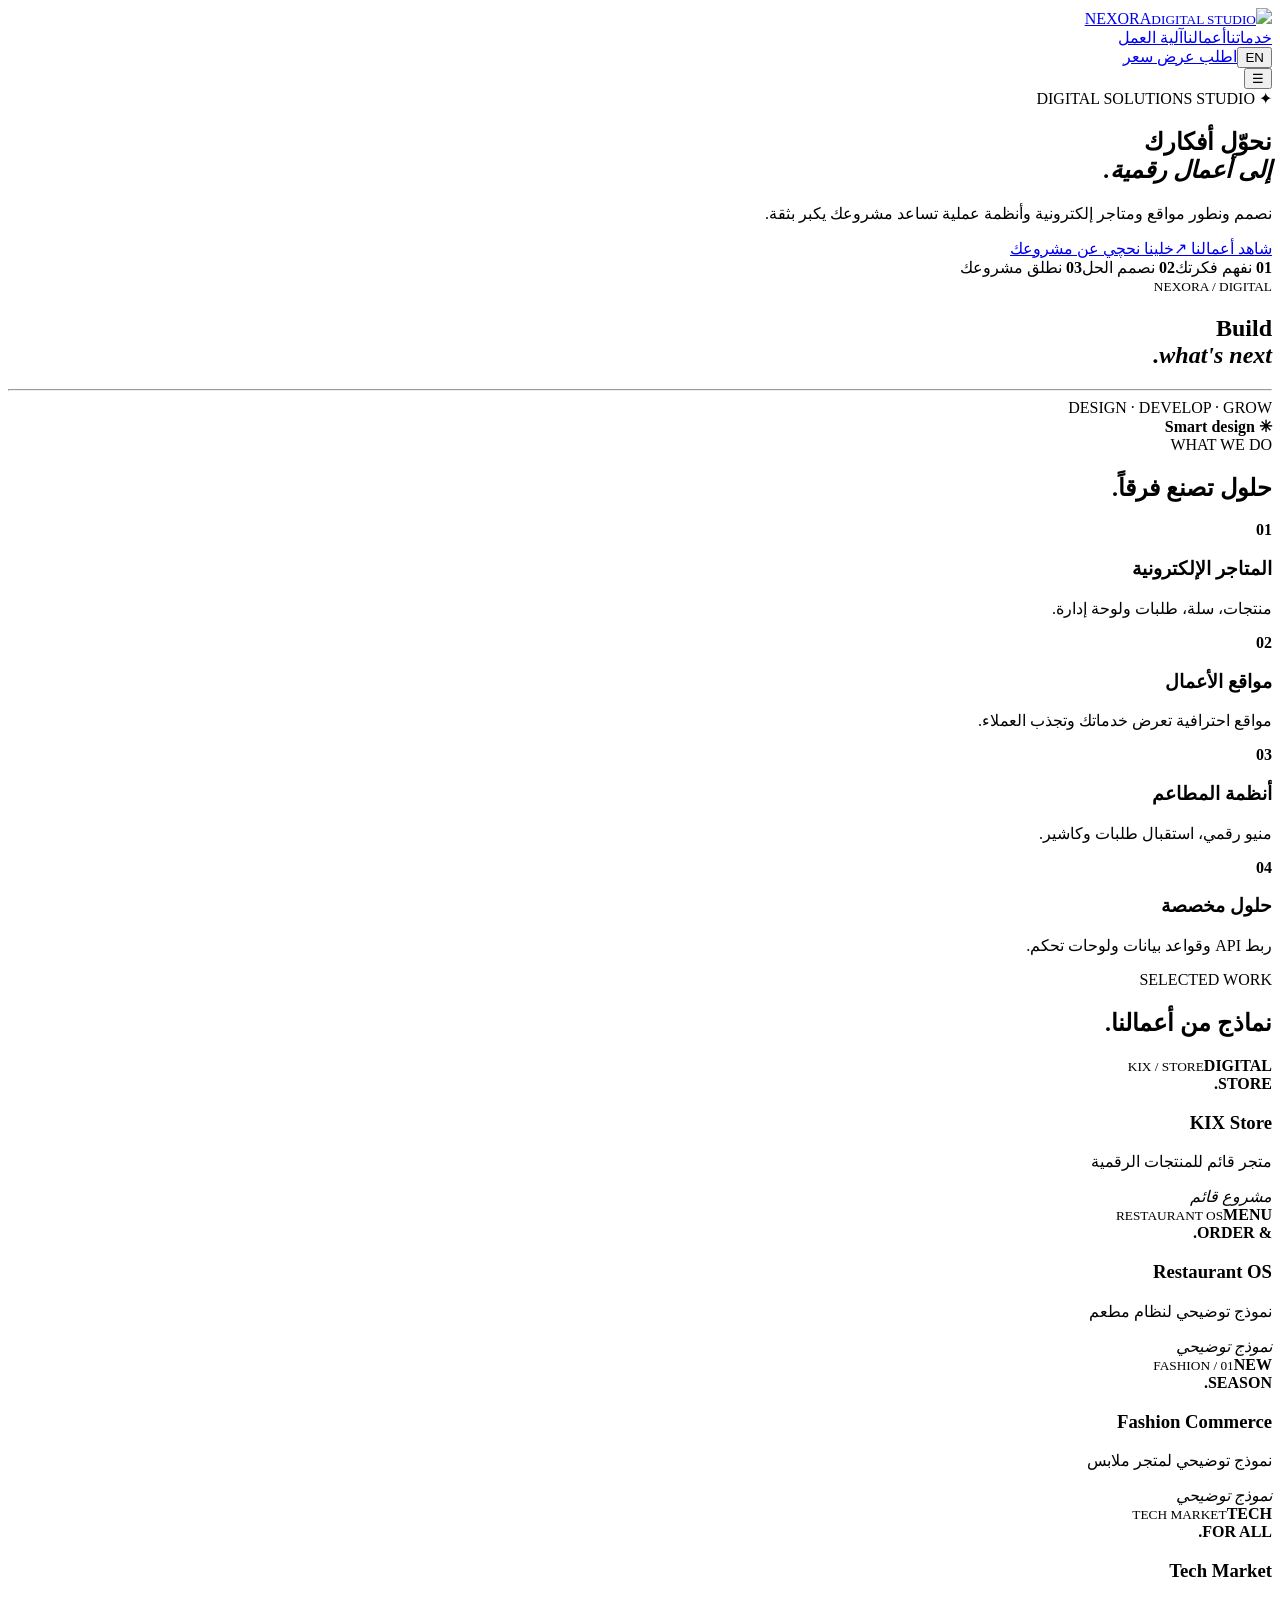
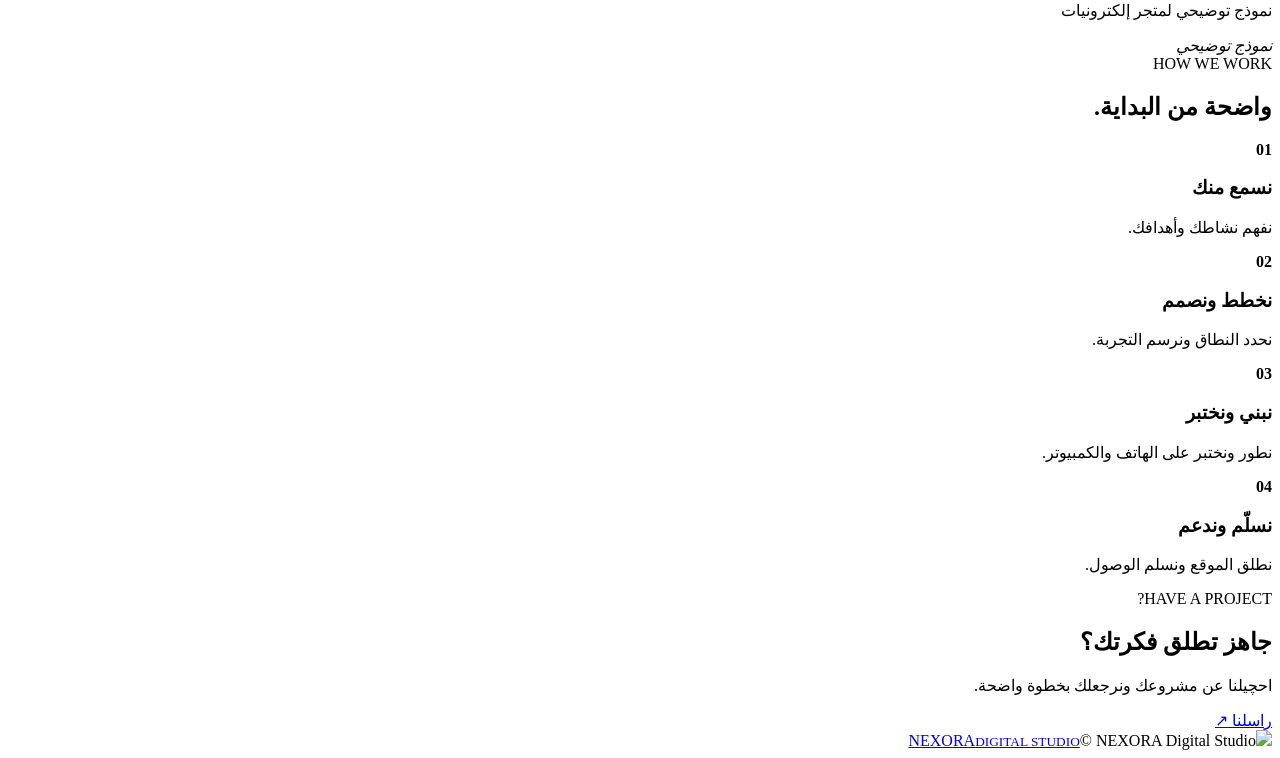
==== index.html @ 10b77d84 "Add NEXORA Digital Studio portfolio site" ====
<!doctype html>
<html lang="ar" dir="rtl"><head><meta charset="utf-8"><meta name="viewport" content="width=device-width,initial-scale=1"><meta name="theme-color" content="#071321"><meta name="description" content="NEXORA Digital Studio | مواقع ومتاجر إلكترونية وأنظمة أعمال"><title>NEXORA Digital Studio</title><link rel="icon" href="assets/logo.svg"><link rel="stylesheet" href="styles.css"></head><body>
<header class="wrap nav"><a class="brand" href="#"><img src="assets/logo.svg"><span>NEXORA<small>DIGITAL STUDIO</small></span></a><nav><a href="#services" data-ar="خدماتنا" data-en="Services">خدماتنا</a><a href="#work" data-ar="أعمالنا" data-en="Portfolio">أعمالنا</a><a href="#process" data-ar="آلية العمل" data-en="Process">آلية العمل</a></nav><div><button id="lang">EN</button><a class="btn small" href="#contact" data-ar="اطلب عرض سعر" data-en="Get a quote">اطلب عرض سعر</a></div><button id="menu" class="menu">☰</button></header>
<main><section class="hero wrap"><div><label>✦ DIGITAL SOLUTIONS STUDIO</label><h1 data-ar="نحوّل أفكارك<br><em>إلى أعمال رقمية.</em>" data-en="We turn ideas<br><em>into digital business.</em>">نحوّل أفكارك<br><em>إلى أعمال رقمية.</em></h1><p data-ar="نصمم ونطور مواقع ومتاجر إلكترونية وأنظمة عملية تساعد مشروعك يكبر بثقة." data-en="We design and build websites, online stores and practical systems that help your business grow.">نصمم ونطور مواقع ومتاجر إلكترونية وأنظمة عملية تساعد مشروعك يكبر بثقة.</p><a class="btn" href="#work" data-ar="شاهد أعمالنا ↗" data-en="Explore our work ↗">شاهد أعمالنا ↗</a><a class="link" href="#contact" data-ar="خلينا نحچي عن مشروعك" data-en="Let's discuss your project">خلينا نحچي عن مشروعك</a><div class="stats"><span><b>01</b> نفهم فكرتك</span><span><b>02</b> نصمم الحل</span><span><b>03</b> نطلق مشروعك</span></div></div><div class="art"><div class="orb"></div><div class="screen"><small>NEXORA / DIGITAL</small><h2>Build<br><em>what's next.</em></h2><hr><span>DESIGN · DEVELOP · GROW</span></div><b class="tag">✳ Smart design</b></div></section>
<section class="wrap section" id="services"><label>WHAT WE DO</label><h2 data-ar="حلول تصنع فرقاً." data-en="Digital, with purpose.">حلول تصنع فرقاً.</h2><div class="grid"><article><b>01</b><h3 data-ar="المتاجر الإلكترونية" data-en="E-commerce">المتاجر الإلكترونية</h3><p data-ar="منتجات، سلة، طلبات ولوحة إدارة." data-en="Products, carts, orders and admin dashboards.">منتجات، سلة، طلبات ولوحة إدارة.</p></article><article><b>02</b><h3 data-ar="مواقع الأعمال" data-en="Business websites">مواقع الأعمال</h3><p data-ar="مواقع احترافية تعرض خدماتك وتجذب العملاء." data-en="Professional websites that present your services.">مواقع احترافية تعرض خدماتك وتجذب العملاء.</p></article><article><b>03</b><h3 data-ar="أنظمة المطاعم" data-en="Restaurant systems">أنظمة المطاعم</h3><p data-ar="منيو رقمي، استقبال طلبات وكاشير." data-en="Digital menus, order flows and POS tools.">منيو رقمي، استقبال طلبات وكاشير.</p></article><article><b>04</b><h3 data-ar="حلول مخصصة" data-en="Custom solutions">حلول مخصصة</h3><p data-ar="ربط API وقواعد بيانات ولوحات تحكم." data-en="API integrations, databases and dashboards.">ربط API وقواعد بيانات ولوحات تحكم.</p></article></div></section>
<section class="section work" id="work"><div class="wrap"><label>SELECTED WORK</label><h2 data-ar="نماذج من أعمالنا." data-en="Selected projects.">نماذج من أعمالنا.</h2><div class="grid projects"><article><div class="visual v1"><small>KIX / STORE</small><strong>DIGITAL<br>STORE.</strong></div><h3>KIX Store</h3><p data-ar="متجر قائم للمنتجات الرقمية" data-en="Live digital products store">متجر قائم للمنتجات الرقمية</p><i class="live" data-ar="مشروع قائم" data-en="Live project">مشروع قائم</i></article><article><div class="visual v2"><small>RESTAURANT OS</small><strong>MENU<br>& ORDER.</strong></div><h3>Restaurant OS</h3><p data-ar="نموذج توضيحي لنظام مطعم" data-en="Restaurant system concept">نموذج توضيحي لنظام مطعم</p><i data-ar="نموذج توضيحي" data-en="Concept demo">نموذج توضيحي</i></article><article><div class="visual v3"><small>FASHION / 01</small><strong>NEW<br>SEASON.</strong></div><h3>Fashion Commerce</h3><p data-ar="نموذج توضيحي لمتجر ملابس" data-en="Fashion store concept">نموذج توضيحي لمتجر ملابس</p><i data-ar="نموذج توضيحي" data-en="Concept demo">نموذج توضيحي</i></article><article><div class="visual v4"><small>TECH MARKET</small><strong>TECH<br>FOR ALL.</strong></div><h3>Tech Market</h3><p data-ar="نموذج توضيحي لمتجر إلكترونيات" data-en="Electronics store concept">نموذج توضيحي لمتجر إلكترونيات</p><i data-ar="نموذج توضيحي" data-en="Concept demo">نموذج توضيحي</i></article></div></div></section>
<section class="wrap section" id="process"><label>HOW WE WORK</label><h2 data-ar="واضحة من البداية." data-en="A clear process.">واضحة من البداية.</h2><div class="grid steps"><article><b>01</b><h3 data-ar="نسمع منك" data-en="Discover">نسمع منك</h3><p data-ar="نفهم نشاطك وأهدافك." data-en="We learn your business and goals.">نفهم نشاطك وأهدافك.</p></article><article><b>02</b><h3 data-ar="نخطط ونصمم" data-en="Plan & design">نخطط ونصمم</h3><p data-ar="نحدد النطاق ونرسم التجربة." data-en="We define scope and shape the experience.">نحدد النطاق ونرسم التجربة.</p></article><article><b>03</b><h3 data-ar="نبني ونختبر" data-en="Build & test">نبني ونختبر</h3><p data-ar="نطور ونختبر على الهاتف والكمبيوتر." data-en="We build and test across devices.">نطور ونختبر على الهاتف والكمبيوتر.</p></article><article><b>04</b><h3 data-ar="نسلّم وندعم" data-en="Launch & support">نسلّم وندعم</h3><p data-ar="نطلق الموقع ونسلم الوصول." data-en="We launch and hand over access.">نطلق الموقع ونسلم الوصول.</p></article></div></section>
<section class="wrap contact" id="contact"><div><label>HAVE A PROJECT?</label><h2 data-ar="جاهز تطلق فكرتك؟" data-en="Ready to build what's next?">جاهز تطلق فكرتك؟</h2><p data-ar="احچيلنا عن مشروعك ونرجعلك بخطوة واضحة." data-en="Tell us about your project and we'll respond with a clear next step.">احچيلنا عن مشروعك ونرجعلك بخطوة واضحة.</p></div><a class="btn" href="mailto:hello@nexora.studio?subject=Project%20inquiry" data-ar="راسلنا ↗" data-en="Contact us ↗">راسلنا ↗</a></section></main><footer class="wrap"><a class="brand" href="#"><img src="assets/logo.svg"><span>NEXORA<small>DIGITAL STUDIO</small></span></a><span>© <span id="year"></span> NEXORA Digital Studio</span></footer><script src="script.js"></script></body></html>
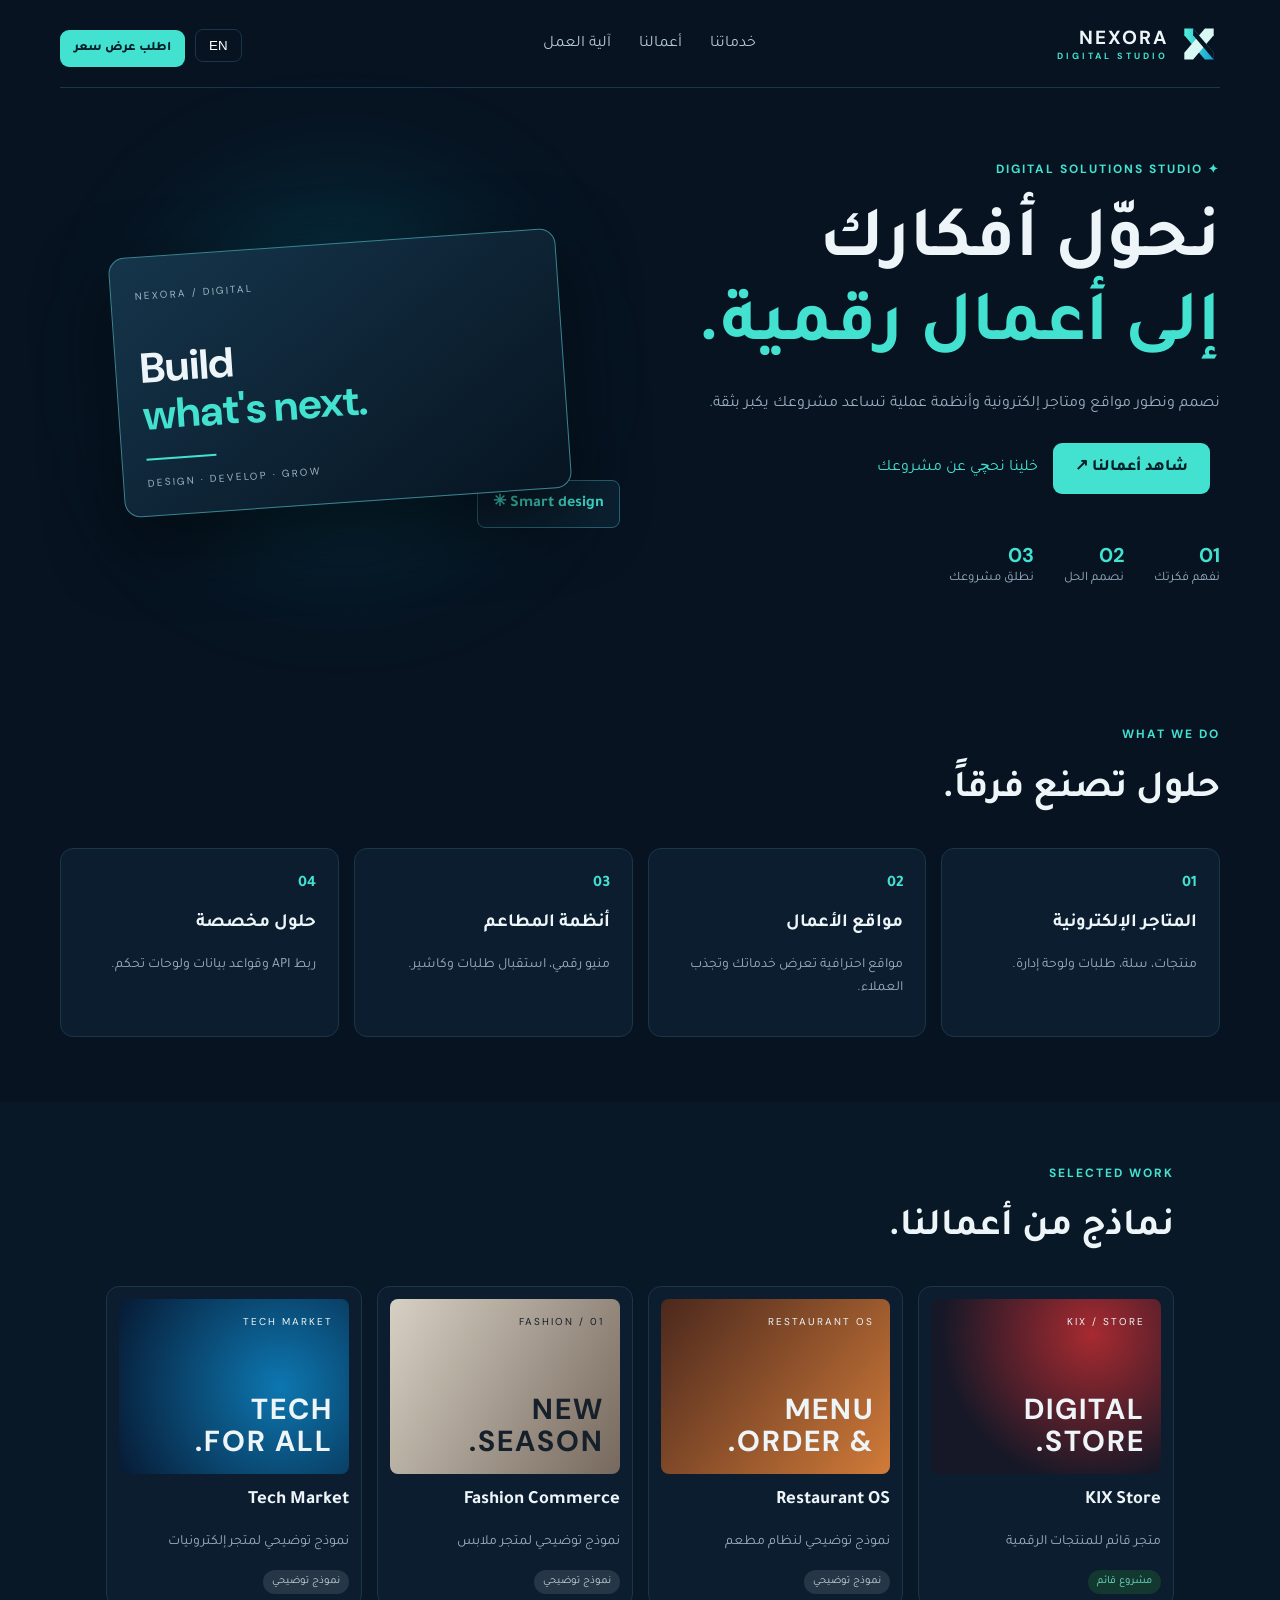
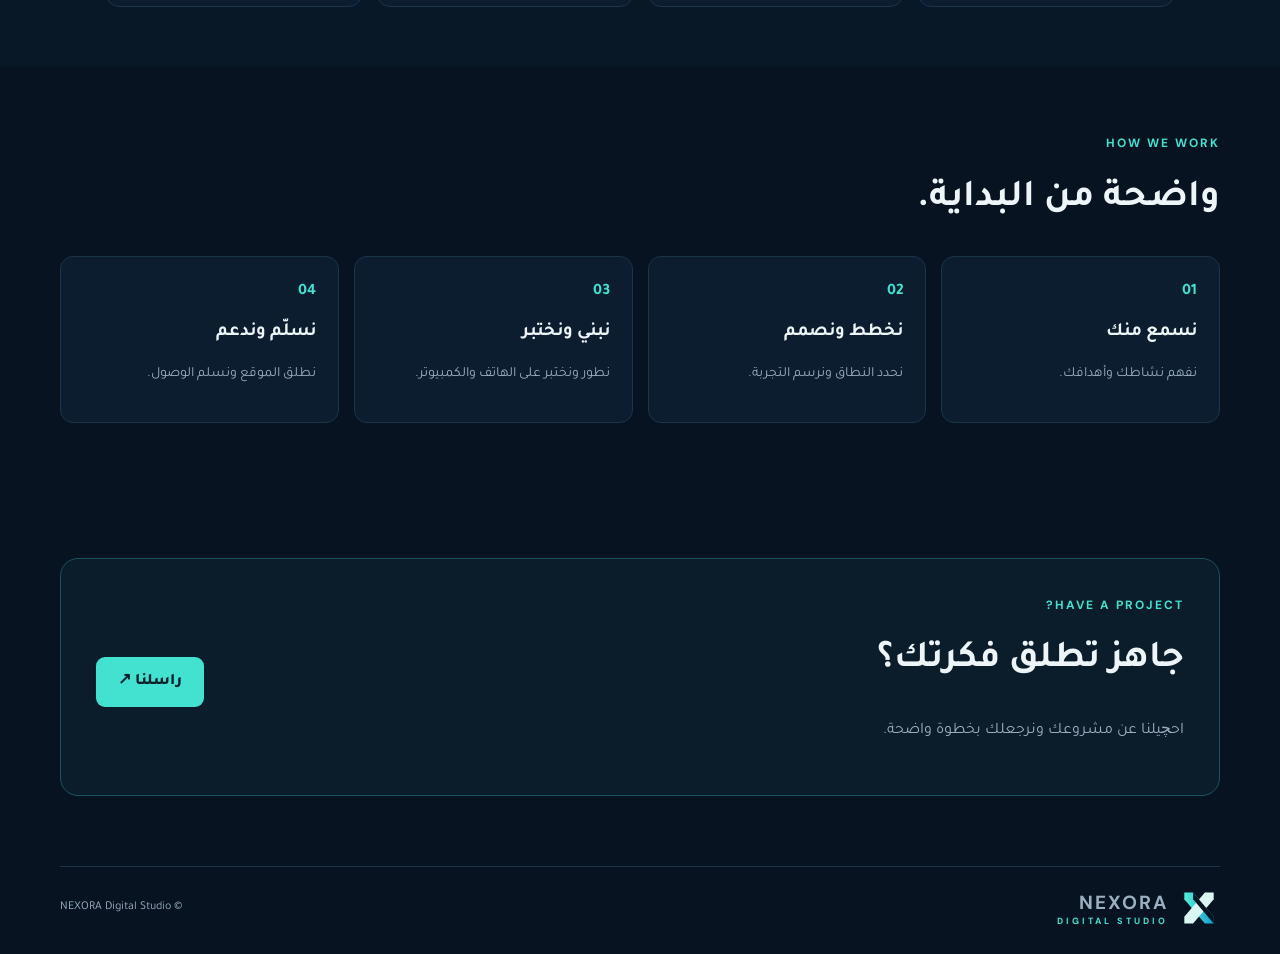
==== commit 6b58f496: "Load NEXORA CMS module on public site" ====
--- a/index.html
+++ b/index.html
@@ -5,4 +5,4 @@
 <section class="wrap section" id="services"><label>WHAT WE DO</label><h2 data-ar="حلول تصنع فرقاً." data-en="Digital, with purpose.">حلول تصنع فرقاً.</h2><div class="grid"><article><b>01</b><h3 data-ar="المتاجر الإلكترونية" data-en="E-commerce">المتاجر الإلكترونية</h3><p data-ar="منتجات، سلة، طلبات ولوحة إدارة." data-en="Products, carts, orders and admin dashboards.">منتجات، سلة، طلبات ولوحة إدارة.</p></article><article><b>02</b><h3 data-ar="مواقع الأعمال" data-en="Business websites">مواقع الأعمال</h3><p data-ar="مواقع احترافية تعرض خدماتك وتجذب العملاء." data-en="Professional websites that present your services.">مواقع احترافية تعرض خدماتك وتجذب العملاء.</p></article><article><b>03</b><h3 data-ar="أنظمة المطاعم" data-en="Restaurant systems">أنظمة المطاعم</h3><p data-ar="منيو رقمي، استقبال طلبات وكاشير." data-en="Digital menus, order flows and POS tools.">منيو رقمي، استقبال طلبات وكاشير.</p></article><article><b>04</b><h3 data-ar="حلول مخصصة" data-en="Custom solutions">حلول مخصصة</h3><p data-ar="ربط API وقواعد بيانات ولوحات تحكم." data-en="API integrations, databases and dashboards.">ربط API وقواعد بيانات ولوحات تحكم.</p></article></div></section>
 <section class="section work" id="work"><div class="wrap"><label>SELECTED WORK</label><h2 data-ar="نماذج من أعمالنا." data-en="Selected projects.">نماذج من أعمالنا.</h2><div class="grid projects"><article><div class="visual v1"><small>KIX / STORE</small><strong>DIGITAL<br>STORE.</strong></div><h3>KIX Store</h3><p data-ar="متجر قائم للمنتجات الرقمية" data-en="Live digital products store">متجر قائم للمنتجات الرقمية</p><i class="live" data-ar="مشروع قائم" data-en="Live project">مشروع قائم</i></article><article><div class="visual v2"><small>RESTAURANT OS</small><strong>MENU<br>& ORDER.</strong></div><h3>Restaurant OS</h3><p data-ar="نموذج توضيحي لنظام مطعم" data-en="Restaurant system concept">نموذج توضيحي لنظام مطعم</p><i data-ar="نموذج توضيحي" data-en="Concept demo">نموذج توضيحي</i></article><article><div class="visual v3"><small>FASHION / 01</small><strong>NEW<br>SEASON.</strong></div><h3>Fashion Commerce</h3><p data-ar="نموذج توضيحي لمتجر ملابس" data-en="Fashion store concept">نموذج توضيحي لمتجر ملابس</p><i data-ar="نموذج توضيحي" data-en="Concept demo">نموذج توضيحي</i></article><article><div class="visual v4"><small>TECH MARKET</small><strong>TECH<br>FOR ALL.</strong></div><h3>Tech Market</h3><p data-ar="نموذج توضيحي لمتجر إلكترونيات" data-en="Electronics store concept">نموذج توضيحي لمتجر إلكترونيات</p><i data-ar="نموذج توضيحي" data-en="Concept demo">نموذج توضيحي</i></article></div></div></section>
 <section class="wrap section" id="process"><label>HOW WE WORK</label><h2 data-ar="واضحة من البداية." data-en="A clear process.">واضحة من البداية.</h2><div class="grid steps"><article><b>01</b><h3 data-ar="نسمع منك" data-en="Discover">نسمع منك</h3><p data-ar="نفهم نشاطك وأهدافك." data-en="We learn your business and goals.">نفهم نشاطك وأهدافك.</p></article><article><b>02</b><h3 data-ar="نخطط ونصمم" data-en="Plan & design">نخطط ونصمم</h3><p data-ar="نحدد النطاق ونرسم التجربة." data-en="We define scope and shape the experience.">نحدد النطاق ونرسم التجربة.</p></article><article><b>03</b><h3 data-ar="نبني ونختبر" data-en="Build & test">نبني ونختبر</h3><p data-ar="نطور ونختبر على الهاتف والكمبيوتر." data-en="We build and test across devices.">نطور ونختبر على الهاتف والكمبيوتر.</p></article><article><b>04</b><h3 data-ar="نسلّم وندعم" data-en="Launch & support">نسلّم وندعم</h3><p data-ar="نطلق الموقع ونسلم الوصول." data-en="We launch and hand over access.">نطلق الموقع ونسلم الوصول.</p></article></div></section>
-<section class="wrap contact" id="contact"><div><label>HAVE A PROJECT?</label><h2 data-ar="جاهز تطلق فكرتك؟" data-en="Ready to build what's next?">جاهز تطلق فكرتك؟</h2><p data-ar="احچيلنا عن مشروعك ونرجعلك بخطوة واضحة." data-en="Tell us about your project and we'll respond with a clear next step.">احچيلنا عن مشروعك ونرجعلك بخطوة واضحة.</p></div><a class="btn" href="mailto:hello@nexora.studio?subject=Project%20inquiry" data-ar="راسلنا ↗" data-en="Contact us ↗">راسلنا ↗</a></section></main><footer class="wrap"><a class="brand" href="#"><img src="assets/logo.svg"><span>NEXORA<small>DIGITAL STUDIO</small></span></a><span>© <span id="year"></span> NEXORA Digital Studio</span></footer><script src="script.js"></script></body></html>+<section class="wrap contact" id="contact"><div><label>HAVE A PROJECT?</label><h2 data-ar="جاهز تطلق فكرتك؟" data-en="Ready to build what's next?">جاهز تطلق فكرتك؟</h2><p data-ar="احچيلنا عن مشروعك ونرجعلك بخطوة واضحة." data-en="Tell us about your project and we'll respond with a clear next step.">احچيلنا عن مشروعك ونرجعلك بخطوة واضحة.</p></div><a class="btn" href="mailto:hello@nexora.studio?subject=Project%20inquiry" data-ar="راسلنا ↗" data-en="Contact us ↗">راسلنا ↗</a></section></main><footer class="wrap"><a class="brand" href="#"><img src="assets/logo.svg"><span>NEXORA<small>DIGITAL STUDIO</small></span></a><span>© <span id="year"></span> NEXORA Digital Studio</span></footer><script type="module" src="script.js"></script></body></html>
--- a/styles.css
+++ b/styles.css
@@ -0,0 +1 @@
+@import url('https://fonts.googleapis.com/css2?family=DM+Sans:wght@400;600;700&family=Tajawal:wght@400;500;700;800&display=swap');:root{--bg:#071321;--cyan:#43e1d0;--muted:#9aafc0;--line:#1b3549}*{box-sizing:border-box}html{scroll-behavior:smooth}body{margin:0;background:var(--bg);color:#edf5f8;font-family:'Tajawal',sans-serif;line-height:1.65}a{color:inherit;text-decoration:none}.wrap{width:min(1160px,92%);margin:auto}.nav,footer{display:flex;align-items:center;justify-content:space-between;padding:20px 0;border-bottom:1px solid var(--line)}.brand{display:flex;align-items:center;gap:10px;font:700 19px 'DM Sans';letter-spacing:2px}.brand img{width:42px}.brand small{display:block;color:var(--cyan);font-size:9px;letter-spacing:3px}nav{display:flex;gap:28px;color:#b5c7d4}button{background:transparent;color:white;border:1px solid var(--line);border-radius:8px;padding:8px 13px;cursor:pointer}.btn{display:inline-block;background:var(--cyan);color:#06202a;font-weight:800;padding:12px 22px;border-radius:9px;margin:10px 10px 0 0}.small{font-size:13px;padding:8px 14px}.link{margin:15px;color:var(--cyan);display:inline-block}.hero{min-height:570px;display:grid;grid-template-columns:1fr 1fr;align-items:center;gap:40px;padding:60px 0}.hero label,.section>label,.work label,.contact label{color:var(--cyan);font:700 12px 'DM Sans';letter-spacing:2px}h1{font-size:clamp(42px,6vw,72px);line-height:1.16;margin:20px 0}em{font-style:normal;color:var(--cyan)}p{color:var(--muted);font-size:16px}h2{font-size:38px;margin:10px 0 25px}.stats{display:flex;gap:30px;margin-top:45px;color:var(--muted);font-size:13px}.stats b{display:block;color:var(--cyan);font:700 20px 'DM Sans'}.art{height:370px;display:grid;place-items:center;position:relative;direction:ltr}.orb{position:absolute;width:300px;height:300px;border-radius:50%;background:#00b9d544;filter:blur(75px)}.screen{z-index:1;width:80%;height:260px;padding:24px;border:1px solid #3b8490;border-radius:16px;background:linear-gradient(145deg,#15354b,#071421);box-shadow:0 25px 70px #0009;transform:rotate(-4deg);font-family:'DM Sans'}.screen small,.screen span{color:#9db6c3;letter-spacing:2px;font-size:10px}.screen h2{font-size:42px;line-height:1.1;margin:38px 0 20px}.screen hr{border:0;background:var(--cyan);height:2px;width:70px;margin-left:0}.tag{position:absolute;bottom:30px;right:0;background:#0b2030;border:1px solid #286274;color:var(--cyan);padding:10px 15px;border-radius:8px}.section{padding-top:65px;padding-bottom:65px}.grid{display:grid;grid-template-columns:repeat(4,1fr);gap:15px}.grid article{background:#0c1d30;border:1px solid var(--line);border-radius:13px;padding:22px}.grid article>b{color:var(--cyan)}.grid h3{margin:12px 0 4px}.grid p{font-size:14px}.work{background:#091827;width:100%;padding:60px max(4%,calc((100% - 1160px)/2))}.projects article{padding:12px}.visual{height:175px;border-radius:8px;padding:16px;display:flex;flex-direction:column;justify-content:space-between;font:12px 'DM Sans';letter-spacing:2px}.visual strong{font-size:29px;line-height:1.1}.v1{background:radial-gradient(circle at 70% 20%,#a72a30,#171827 70%)}.v2{background:linear-gradient(130deg,#4b281d,#d17b39)}.v3{background:linear-gradient(120deg,#d7d0c4,#76685d);color:#15202b}.v4{background:radial-gradient(circle at 70%,#0d77b0,#071a34)}.projects i{display:inline-block;font-style:normal;color:#c5d7df;background:#263647;border-radius:20px;padding:3px 9px;font-size:11px}.projects i.live{color:#73e3c5;background:#12382f}.contact{display:flex;align-items:center;justify-content:space-between;padding:35px;border:1px solid #1c5260;border-radius:18px;background:#0b1c2b;margin-top:70px;margin-bottom:70px}footer{border-top:1px solid var(--line);border-bottom:0;color:var(--muted);font-size:12px;padding-bottom:25px}.menu{display:none}[dir=ltr] body{font-family:'DM Sans',sans-serif}[dir=ltr] .hero>div:first-child,[dir=ltr] .section,[dir=ltr] .contact{text-align:left}@media(max-width:800px){nav{display:none}.menu{display:block}.nav nav.open{display:flex;position:absolute;top:75px;right:4%;left:4%;padding:18px;background:#102337;z-index:5;flex-direction:column}.hero{grid-template-columns:1fr;padding:35px 0}.art{height:300px}.grid{grid-template-columns:repeat(2,1fr)}}@media(max-width:520px){.grid{grid-template-columns:1fr}.contact{display:block}.screen{height:225px}.screen h2{font-size:34px}.stats{gap:15px}footer{gap:15px;flex-wrap:wrap}.nav .btn{display:none}}
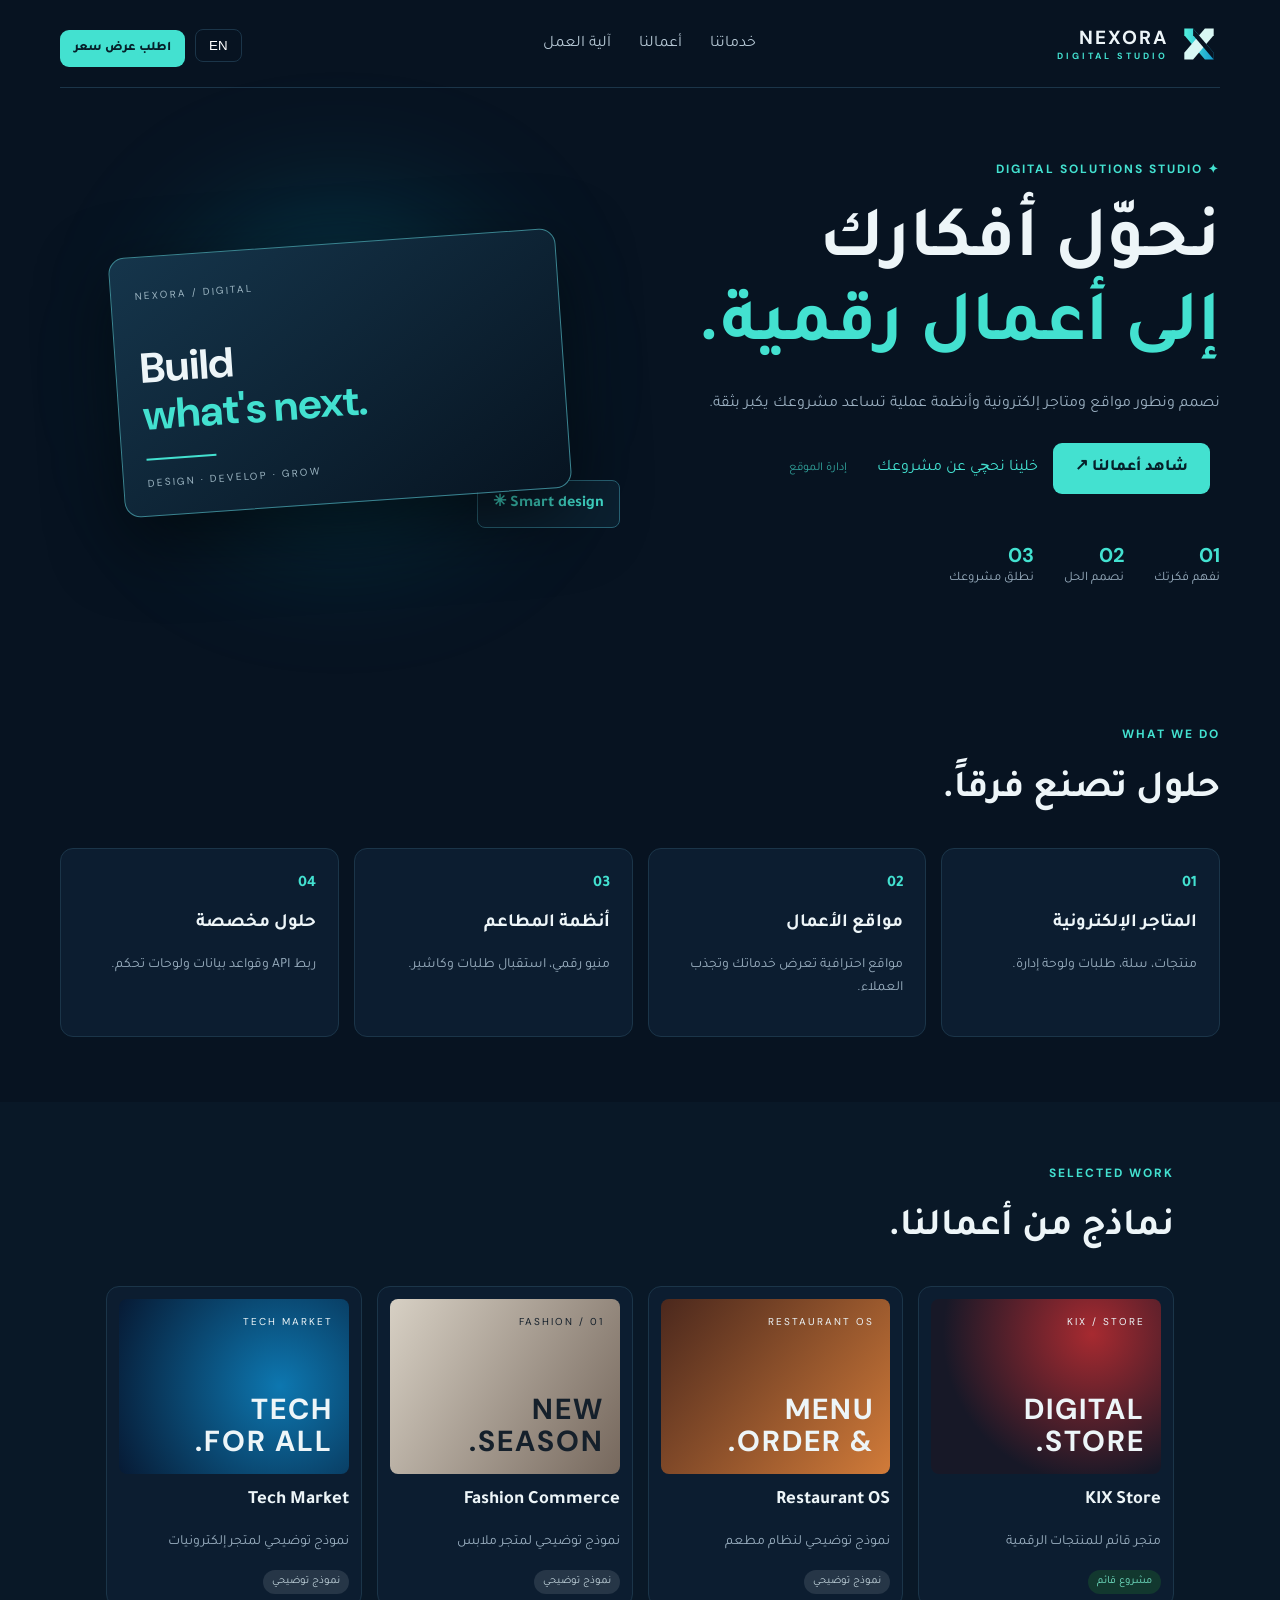
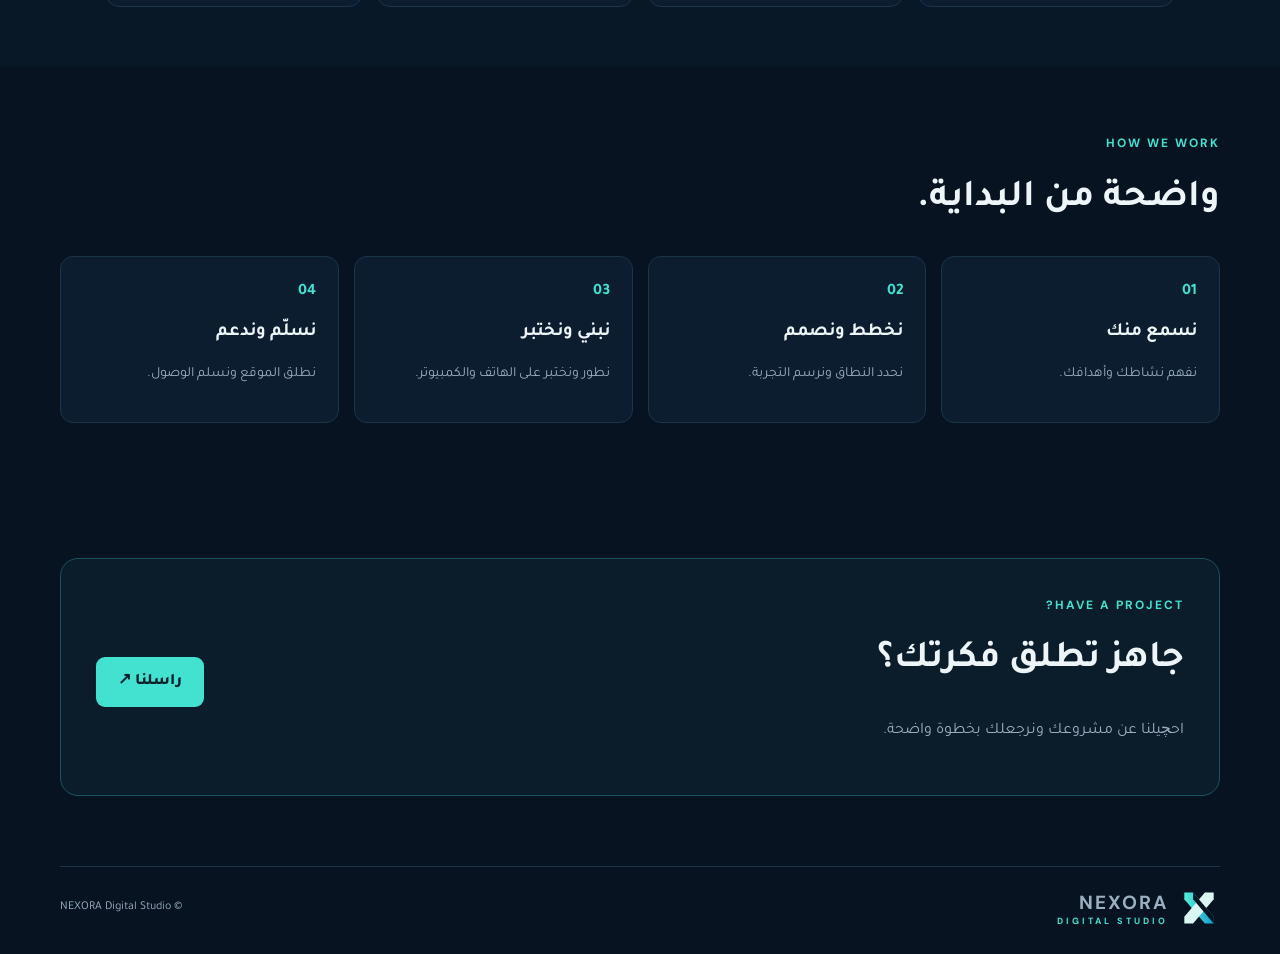
==== commit d624b5f4: "Add direct admin access link" ====
--- a/index.html
+++ b/index.html
@@ -1,7 +1,7 @@
 <!doctype html>
 <html lang="ar" dir="rtl"><head><meta charset="utf-8"><meta name="viewport" content="width=device-width,initial-scale=1"><meta name="theme-color" content="#071321"><meta name="description" content="NEXORA Digital Studio | مواقع ومتاجر إلكترونية وأنظمة أعمال"><title>NEXORA Digital Studio</title><link rel="icon" href="assets/logo.svg"><link rel="stylesheet" href="styles.css"></head><body>
 <header class="wrap nav"><a class="brand" href="#"><img src="assets/logo.svg"><span>NEXORA<small>DIGITAL STUDIO</small></span></a><nav><a href="#services" data-ar="خدماتنا" data-en="Services">خدماتنا</a><a href="#work" data-ar="أعمالنا" data-en="Portfolio">أعمالنا</a><a href="#process" data-ar="آلية العمل" data-en="Process">آلية العمل</a></nav><div><button id="lang">EN</button><a class="btn small" href="#contact" data-ar="اطلب عرض سعر" data-en="Get a quote">اطلب عرض سعر</a></div><button id="menu" class="menu">☰</button></header>
-<main><section class="hero wrap"><div><label>✦ DIGITAL SOLUTIONS STUDIO</label><h1 data-ar="نحوّل أفكارك<br><em>إلى أعمال رقمية.</em>" data-en="We turn ideas<br><em>into digital business.</em>">نحوّل أفكارك<br><em>إلى أعمال رقمية.</em></h1><p data-ar="نصمم ونطور مواقع ومتاجر إلكترونية وأنظمة عملية تساعد مشروعك يكبر بثقة." data-en="We design and build websites, online stores and practical systems that help your business grow.">نصمم ونطور مواقع ومتاجر إلكترونية وأنظمة عملية تساعد مشروعك يكبر بثقة.</p><a class="btn" href="#work" data-ar="شاهد أعمالنا ↗" data-en="Explore our work ↗">شاهد أعمالنا ↗</a><a class="link" href="#contact" data-ar="خلينا نحچي عن مشروعك" data-en="Let's discuss your project">خلينا نحچي عن مشروعك</a><div class="stats"><span><b>01</b> نفهم فكرتك</span><span><b>02</b> نصمم الحل</span><span><b>03</b> نطلق مشروعك</span></div></div><div class="art"><div class="orb"></div><div class="screen"><small>NEXORA / DIGITAL</small><h2>Build<br><em>what's next.</em></h2><hr><span>DESIGN · DEVELOP · GROW</span></div><b class="tag">✳ Smart design</b></div></section>
+<main><section class="hero wrap"><div><label>✦ DIGITAL SOLUTIONS STUDIO</label><h1 data-ar="نحوّل أفكارك<br><em>إلى أعمال رقمية.</em>" data-en="We turn ideas<br><em>into digital business.</em>">نحوّل أفكارك<br><em>إلى أعمال رقمية.</em></h1><p data-ar="نصمم ونطور مواقع ومتاجر إلكترونية وأنظمة عملية تساعد مشروعك يكبر بثقة." data-en="We design and build websites, online stores and practical systems that help your business grow.">نصمم ونطور مواقع ومتاجر إلكترونية وأنظمة عملية تساعد مشروعك يكبر بثقة.</p><a class="btn" href="#work" data-ar="شاهد أعمالنا ↗" data-en="Explore our work ↗">شاهد أعمالنا ↗</a><a class="link" href="#contact" data-ar="خلينا نحچي عن مشروعك" data-en="Let's discuss your project">خلينا نحچي عن مشروعك</a><a class="link" href="admin.html" style="font-size:12px;opacity:.7">إدارة الموقع</a><div class="stats"><span><b>01</b> نفهم فكرتك</span><span><b>02</b> نصمم الحل</span><span><b>03</b> نطلق مشروعك</span></div></div><div class="art"><div class="orb"></div><div class="screen"><small>NEXORA / DIGITAL</small><h2>Build<br><em>what's next.</em></h2><hr><span>DESIGN · DEVELOP · GROW</span></div><b class="tag">✳ Smart design</b></div></section>
 <section class="wrap section" id="services"><label>WHAT WE DO</label><h2 data-ar="حلول تصنع فرقاً." data-en="Digital, with purpose.">حلول تصنع فرقاً.</h2><div class="grid"><article><b>01</b><h3 data-ar="المتاجر الإلكترونية" data-en="E-commerce">المتاجر الإلكترونية</h3><p data-ar="منتجات، سلة، طلبات ولوحة إدارة." data-en="Products, carts, orders and admin dashboards.">منتجات، سلة، طلبات ولوحة إدارة.</p></article><article><b>02</b><h3 data-ar="مواقع الأعمال" data-en="Business websites">مواقع الأعمال</h3><p data-ar="مواقع احترافية تعرض خدماتك وتجذب العملاء." data-en="Professional websites that present your services.">مواقع احترافية تعرض خدماتك وتجذب العملاء.</p></article><article><b>03</b><h3 data-ar="أنظمة المطاعم" data-en="Restaurant systems">أنظمة المطاعم</h3><p data-ar="منيو رقمي، استقبال طلبات وكاشير." data-en="Digital menus, order flows and POS tools.">منيو رقمي، استقبال طلبات وكاشير.</p></article><article><b>04</b><h3 data-ar="حلول مخصصة" data-en="Custom solutions">حلول مخصصة</h3><p data-ar="ربط API وقواعد بيانات ولوحات تحكم." data-en="API integrations, databases and dashboards.">ربط API وقواعد بيانات ولوحات تحكم.</p></article></div></section>
 <section class="section work" id="work"><div class="wrap"><label>SELECTED WORK</label><h2 data-ar="نماذج من أعمالنا." data-en="Selected projects.">نماذج من أعمالنا.</h2><div class="grid projects"><article><div class="visual v1"><small>KIX / STORE</small><strong>DIGITAL<br>STORE.</strong></div><h3>KIX Store</h3><p data-ar="متجر قائم للمنتجات الرقمية" data-en="Live digital products store">متجر قائم للمنتجات الرقمية</p><i class="live" data-ar="مشروع قائم" data-en="Live project">مشروع قائم</i></article><article><div class="visual v2"><small>RESTAURANT OS</small><strong>MENU<br>& ORDER.</strong></div><h3>Restaurant OS</h3><p data-ar="نموذج توضيحي لنظام مطعم" data-en="Restaurant system concept">نموذج توضيحي لنظام مطعم</p><i data-ar="نموذج توضيحي" data-en="Concept demo">نموذج توضيحي</i></article><article><div class="visual v3"><small>FASHION / 01</small><strong>NEW<br>SEASON.</strong></div><h3>Fashion Commerce</h3><p data-ar="نموذج توضيحي لمتجر ملابس" data-en="Fashion store concept">نموذج توضيحي لمتجر ملابس</p><i data-ar="نموذج توضيحي" data-en="Concept demo">نموذج توضيحي</i></article><article><div class="visual v4"><small>TECH MARKET</small><strong>TECH<br>FOR ALL.</strong></div><h3>Tech Market</h3><p data-ar="نموذج توضيحي لمتجر إلكترونيات" data-en="Electronics store concept">نموذج توضيحي لمتجر إلكترونيات</p><i data-ar="نموذج توضيحي" data-en="Concept demo">نموذج توضيحي</i></article></div></div></section>
 <section class="wrap section" id="process"><label>HOW WE WORK</label><h2 data-ar="واضحة من البداية." data-en="A clear process.">واضحة من البداية.</h2><div class="grid steps"><article><b>01</b><h3 data-ar="نسمع منك" data-en="Discover">نسمع منك</h3><p data-ar="نفهم نشاطك وأهدافك." data-en="We learn your business and goals.">نفهم نشاطك وأهدافك.</p></article><article><b>02</b><h3 data-ar="نخطط ونصمم" data-en="Plan & design">نخطط ونصمم</h3><p data-ar="نحدد النطاق ونرسم التجربة." data-en="We define scope and shape the experience.">نحدد النطاق ونرسم التجربة.</p></article><article><b>03</b><h3 data-ar="نبني ونختبر" data-en="Build & test">نبني ونختبر</h3><p data-ar="نطور ونختبر على الهاتف والكمبيوتر." data-en="We build and test across devices.">نطور ونختبر على الهاتف والكمبيوتر.</p></article><article><b>04</b><h3 data-ar="نسلّم وندعم" data-en="Launch & support">نسلّم وندعم</h3><p data-ar="نطلق الموقع ونسلم الوصول." data-en="We launch and hand over access.">نطلق الموقع ونسلم الوصول.</p></article></div></section>
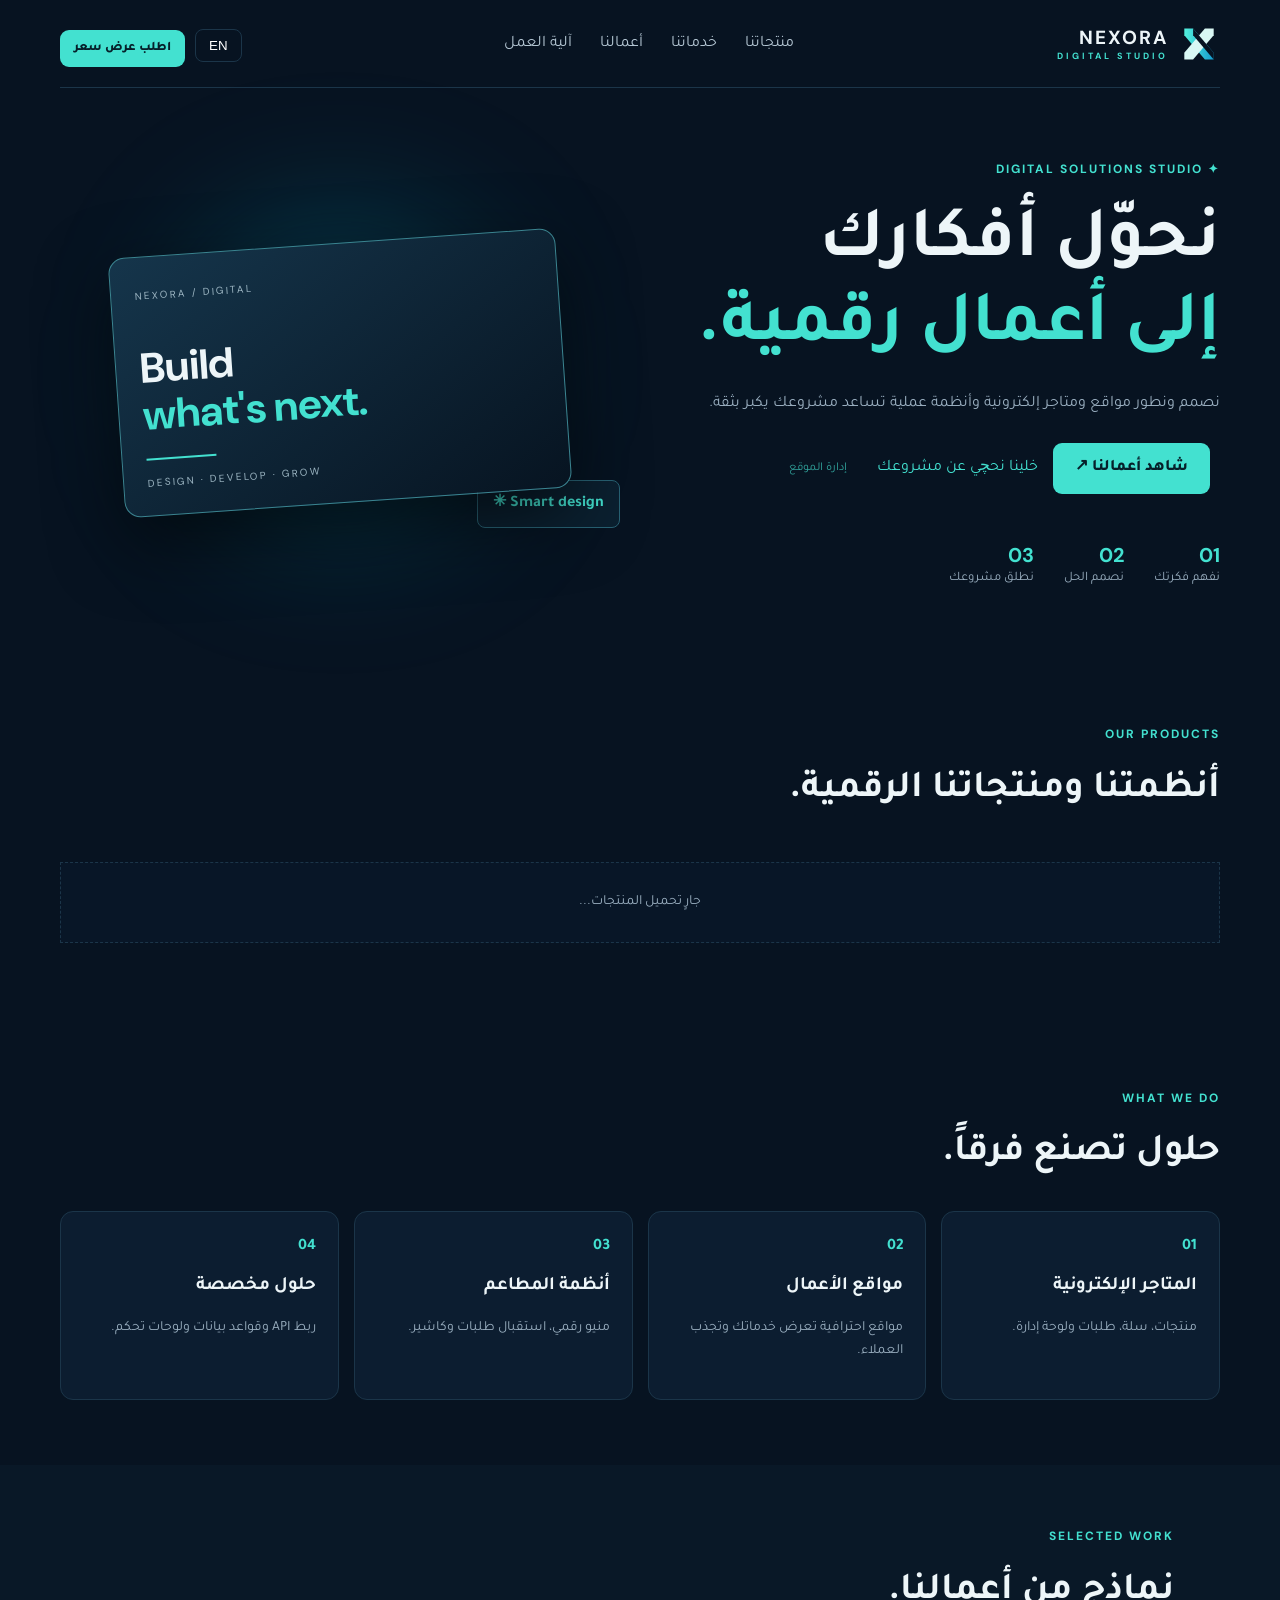
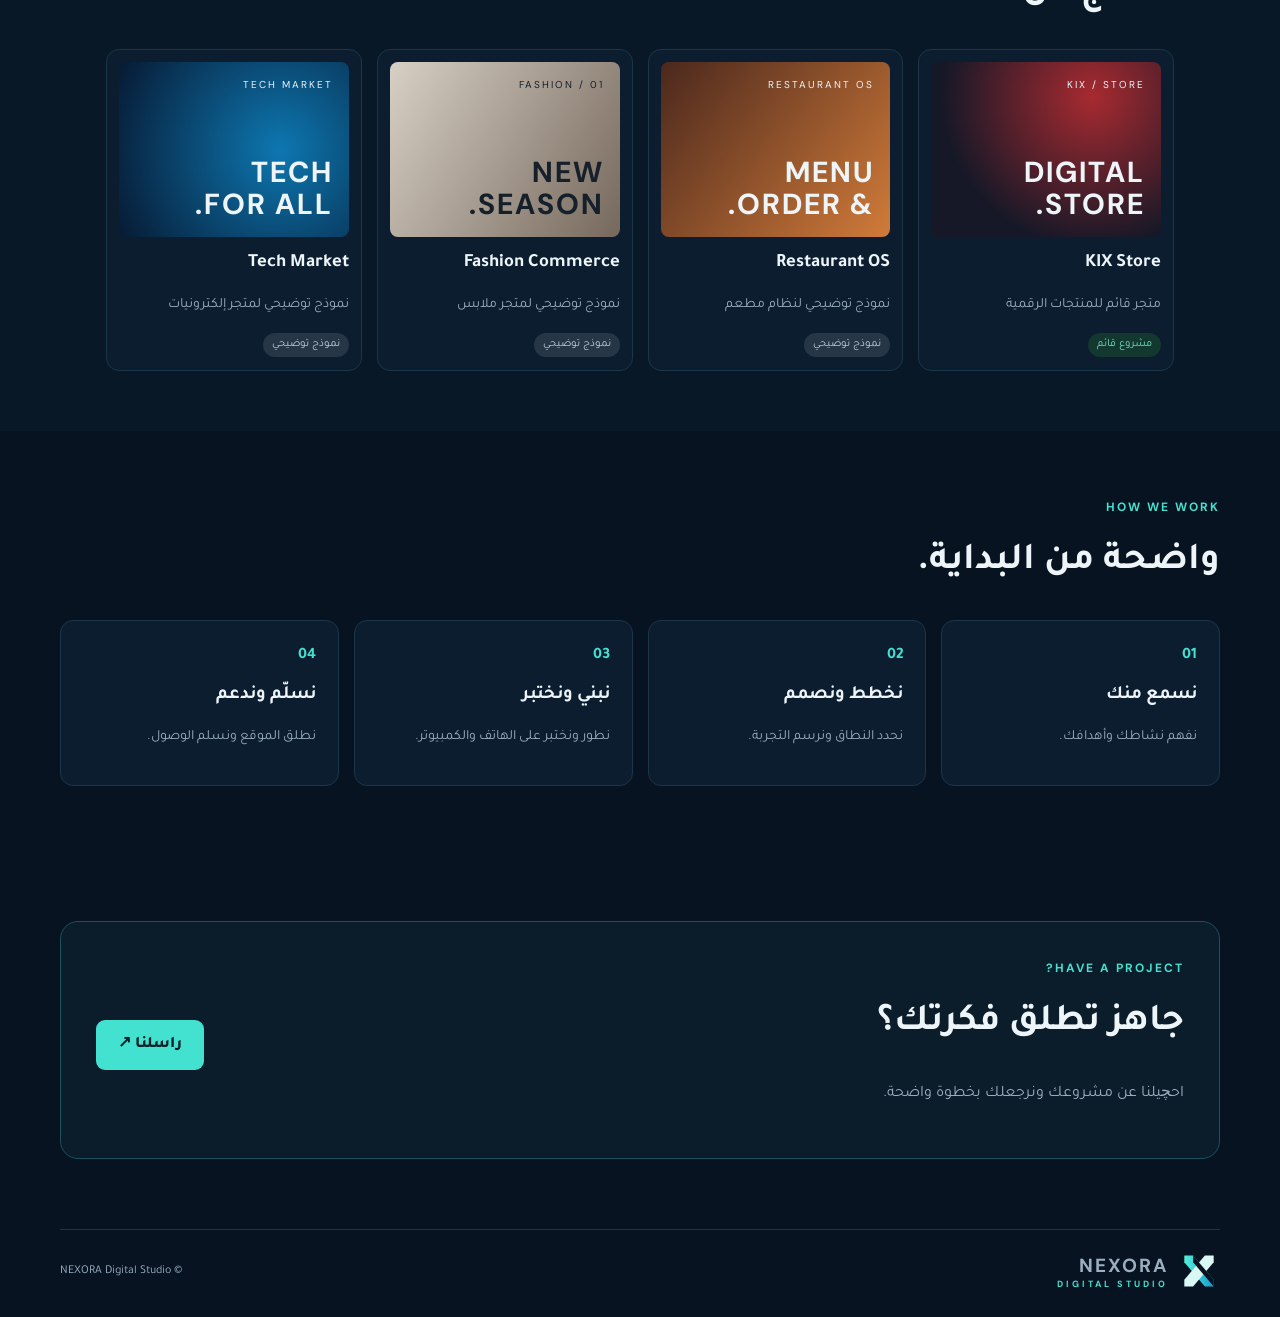
==== commit 340b0105: "Add NEXORA products catalog section" ====
--- a/index.html
+++ b/index.html
@@ -1,7 +1,8 @@
 <!doctype html>
 <html lang="ar" dir="rtl"><head><meta charset="utf-8"><meta name="viewport" content="width=device-width,initial-scale=1"><meta name="theme-color" content="#071321"><meta name="description" content="NEXORA Digital Studio | مواقع ومتاجر إلكترونية وأنظمة أعمال"><title>NEXORA Digital Studio</title><link rel="icon" href="assets/logo.svg"><link rel="stylesheet" href="styles.css"></head><body>
-<header class="wrap nav"><a class="brand" href="#"><img src="assets/logo.svg"><span>NEXORA<small>DIGITAL STUDIO</small></span></a><nav><a href="#services" data-ar="خدماتنا" data-en="Services">خدماتنا</a><a href="#work" data-ar="أعمالنا" data-en="Portfolio">أعمالنا</a><a href="#process" data-ar="آلية العمل" data-en="Process">آلية العمل</a></nav><div><button id="lang">EN</button><a class="btn small" href="#contact" data-ar="اطلب عرض سعر" data-en="Get a quote">اطلب عرض سعر</a></div><button id="menu" class="menu">☰</button></header>
+<header class="wrap nav"><a class="brand" href="#"><img src="assets/logo.svg"><span>NEXORA<small>DIGITAL STUDIO</small></span></a><nav><a href="#products" data-ar="منتجاتنا" data-en="Products">منتجاتنا</a><a href="#services" data-ar="خدماتنا" data-en="Services">خدماتنا</a><a href="#work" data-ar="أعمالنا" data-en="Portfolio">أعمالنا</a><a href="#process" data-ar="آلية العمل" data-en="Process">آلية العمل</a></nav><div><button id="lang">EN</button><a class="btn small" href="#contact" data-ar="اطلب عرض سعر" data-en="Get a quote">اطلب عرض سعر</a></div><button id="menu" class="menu">☰</button></header>
 <main><section class="hero wrap"><div><label>✦ DIGITAL SOLUTIONS STUDIO</label><h1 data-ar="نحوّل أفكارك<br><em>إلى أعمال رقمية.</em>" data-en="We turn ideas<br><em>into digital business.</em>">نحوّل أفكارك<br><em>إلى أعمال رقمية.</em></h1><p data-ar="نصمم ونطور مواقع ومتاجر إلكترونية وأنظمة عملية تساعد مشروعك يكبر بثقة." data-en="We design and build websites, online stores and practical systems that help your business grow.">نصمم ونطور مواقع ومتاجر إلكترونية وأنظمة عملية تساعد مشروعك يكبر بثقة.</p><a class="btn" href="#work" data-ar="شاهد أعمالنا ↗" data-en="Explore our work ↗">شاهد أعمالنا ↗</a><a class="link" href="#contact" data-ar="خلينا نحچي عن مشروعك" data-en="Let's discuss your project">خلينا نحچي عن مشروعك</a><a class="link" href="admin.html" style="font-size:12px;opacity:.7">إدارة الموقع</a><div class="stats"><span><b>01</b> نفهم فكرتك</span><span><b>02</b> نصمم الحل</span><span><b>03</b> نطلق مشروعك</span></div></div><div class="art"><div class="orb"></div><div class="screen"><small>NEXORA / DIGITAL</small><h2>Build<br><em>what's next.</em></h2><hr><span>DESIGN · DEVELOP · GROW</span></div><b class="tag">✳ Smart design</b></div></section>
+<section class="wrap section" id="products"><label>OUR PRODUCTS</label><h2 data-ar="أنظمتنا ومنتجاتنا الرقمية." data-en="Our digital products and systems.">أنظمتنا ومنتجاتنا الرقمية.</h2><div class="grid" id="productCatalog"><p class="empty-state">جارٍ تحميل المنتجات...</p></div></section>
 <section class="wrap section" id="services"><label>WHAT WE DO</label><h2 data-ar="حلول تصنع فرقاً." data-en="Digital, with purpose.">حلول تصنع فرقاً.</h2><div class="grid"><article><b>01</b><h3 data-ar="المتاجر الإلكترونية" data-en="E-commerce">المتاجر الإلكترونية</h3><p data-ar="منتجات، سلة، طلبات ولوحة إدارة." data-en="Products, carts, orders and admin dashboards.">منتجات، سلة، طلبات ولوحة إدارة.</p></article><article><b>02</b><h3 data-ar="مواقع الأعمال" data-en="Business websites">مواقع الأعمال</h3><p data-ar="مواقع احترافية تعرض خدماتك وتجذب العملاء." data-en="Professional websites that present your services.">مواقع احترافية تعرض خدماتك وتجذب العملاء.</p></article><article><b>03</b><h3 data-ar="أنظمة المطاعم" data-en="Restaurant systems">أنظمة المطاعم</h3><p data-ar="منيو رقمي، استقبال طلبات وكاشير." data-en="Digital menus, order flows and POS tools.">منيو رقمي، استقبال طلبات وكاشير.</p></article><article><b>04</b><h3 data-ar="حلول مخصصة" data-en="Custom solutions">حلول مخصصة</h3><p data-ar="ربط API وقواعد بيانات ولوحات تحكم." data-en="API integrations, databases and dashboards.">ربط API وقواعد بيانات ولوحات تحكم.</p></article></div></section>
 <section class="section work" id="work"><div class="wrap"><label>SELECTED WORK</label><h2 data-ar="نماذج من أعمالنا." data-en="Selected projects.">نماذج من أعمالنا.</h2><div class="grid projects"><article><div class="visual v1"><small>KIX / STORE</small><strong>DIGITAL<br>STORE.</strong></div><h3>KIX Store</h3><p data-ar="متجر قائم للمنتجات الرقمية" data-en="Live digital products store">متجر قائم للمنتجات الرقمية</p><i class="live" data-ar="مشروع قائم" data-en="Live project">مشروع قائم</i></article><article><div class="visual v2"><small>RESTAURANT OS</small><strong>MENU<br>& ORDER.</strong></div><h3>Restaurant OS</h3><p data-ar="نموذج توضيحي لنظام مطعم" data-en="Restaurant system concept">نموذج توضيحي لنظام مطعم</p><i data-ar="نموذج توضيحي" data-en="Concept demo">نموذج توضيحي</i></article><article><div class="visual v3"><small>FASHION / 01</small><strong>NEW<br>SEASON.</strong></div><h3>Fashion Commerce</h3><p data-ar="نموذج توضيحي لمتجر ملابس" data-en="Fashion store concept">نموذج توضيحي لمتجر ملابس</p><i data-ar="نموذج توضيحي" data-en="Concept demo">نموذج توضيحي</i></article><article><div class="visual v4"><small>TECH MARKET</small><strong>TECH<br>FOR ALL.</strong></div><h3>Tech Market</h3><p data-ar="نموذج توضيحي لمتجر إلكترونيات" data-en="Electronics store concept">نموذج توضيحي لمتجر إلكترونيات</p><i data-ar="نموذج توضيحي" data-en="Concept demo">نموذج توضيحي</i></article></div></div></section>
 <section class="wrap section" id="process"><label>HOW WE WORK</label><h2 data-ar="واضحة من البداية." data-en="A clear process.">واضحة من البداية.</h2><div class="grid steps"><article><b>01</b><h3 data-ar="نسمع منك" data-en="Discover">نسمع منك</h3><p data-ar="نفهم نشاطك وأهدافك." data-en="We learn your business and goals.">نفهم نشاطك وأهدافك.</p></article><article><b>02</b><h3 data-ar="نخطط ونصمم" data-en="Plan & design">نخطط ونصمم</h3><p data-ar="نحدد النطاق ونرسم التجربة." data-en="We define scope and shape the experience.">نحدد النطاق ونرسم التجربة.</p></article><article><b>03</b><h3 data-ar="نبني ونختبر" data-en="Build & test">نبني ونختبر</h3><p data-ar="نطور ونختبر على الهاتف والكمبيوتر." data-en="We build and test across devices.">نطور ونختبر على الهاتف والكمبيوتر.</p></article><article><b>04</b><h3 data-ar="نسلّم وندعم" data-en="Launch & support">نسلّم وندعم</h3><p data-ar="نطلق الموقع ونسلم الوصول." data-en="We launch and hand over access.">نطلق الموقع ونسلم الوصول.</p></article></div></section>
--- a/styles.css
+++ b/styles.css
@@ -1 +1,2 @@
-@import url('https://fonts.googleapis.com/css2?family=DM+Sans:wght@400;600;700&family=Tajawal:wght@400;500;700;800&display=swap');:root{--bg:#071321;--cyan:#43e1d0;--muted:#9aafc0;--line:#1b3549}*{box-sizing:border-box}html{scroll-behavior:smooth}body{margin:0;background:var(--bg);color:#edf5f8;font-family:'Tajawal',sans-serif;line-height:1.65}a{color:inherit;text-decoration:none}.wrap{width:min(1160px,92%);margin:auto}.nav,footer{display:flex;align-items:center;justify-content:space-between;padding:20px 0;border-bottom:1px solid var(--line)}.brand{display:flex;align-items:center;gap:10px;font:700 19px 'DM Sans';letter-spacing:2px}.brand img{width:42px}.brand small{display:block;color:var(--cyan);font-size:9px;letter-spacing:3px}nav{display:flex;gap:28px;color:#b5c7d4}button{background:transparent;color:white;border:1px solid var(--line);border-radius:8px;padding:8px 13px;cursor:pointer}.btn{display:inline-block;background:var(--cyan);color:#06202a;font-weight:800;padding:12px 22px;border-radius:9px;margin:10px 10px 0 0}.small{font-size:13px;padding:8px 14px}.link{margin:15px;color:var(--cyan);display:inline-block}.hero{min-height:570px;display:grid;grid-template-columns:1fr 1fr;align-items:center;gap:40px;padding:60px 0}.hero label,.section>label,.work label,.contact label{color:var(--cyan);font:700 12px 'DM Sans';letter-spacing:2px}h1{font-size:clamp(42px,6vw,72px);line-height:1.16;margin:20px 0}em{font-style:normal;color:var(--cyan)}p{color:var(--muted);font-size:16px}h2{font-size:38px;margin:10px 0 25px}.stats{display:flex;gap:30px;margin-top:45px;color:var(--muted);font-size:13px}.stats b{display:block;color:var(--cyan);font:700 20px 'DM Sans'}.art{height:370px;display:grid;place-items:center;position:relative;direction:ltr}.orb{position:absolute;width:300px;height:300px;border-radius:50%;background:#00b9d544;filter:blur(75px)}.screen{z-index:1;width:80%;height:260px;padding:24px;border:1px solid #3b8490;border-radius:16px;background:linear-gradient(145deg,#15354b,#071421);box-shadow:0 25px 70px #0009;transform:rotate(-4deg);font-family:'DM Sans'}.screen small,.screen span{color:#9db6c3;letter-spacing:2px;font-size:10px}.screen h2{font-size:42px;line-height:1.1;margin:38px 0 20px}.screen hr{border:0;background:var(--cyan);height:2px;width:70px;margin-left:0}.tag{position:absolute;bottom:30px;right:0;background:#0b2030;border:1px solid #286274;color:var(--cyan);padding:10px 15px;border-radius:8px}.section{padding-top:65px;padding-bottom:65px}.grid{display:grid;grid-template-columns:repeat(4,1fr);gap:15px}.grid article{background:#0c1d30;border:1px solid var(--line);border-radius:13px;padding:22px}.grid article>b{color:var(--cyan)}.grid h3{margin:12px 0 4px}.grid p{font-size:14px}.work{background:#091827;width:100%;padding:60px max(4%,calc((100% - 1160px)/2))}.projects article{padding:12px}.visual{height:175px;border-radius:8px;padding:16px;display:flex;flex-direction:column;justify-content:space-between;font:12px 'DM Sans';letter-spacing:2px}.visual strong{font-size:29px;line-height:1.1}.v1{background:radial-gradient(circle at 70% 20%,#a72a30,#171827 70%)}.v2{background:linear-gradient(130deg,#4b281d,#d17b39)}.v3{background:linear-gradient(120deg,#d7d0c4,#76685d);color:#15202b}.v4{background:radial-gradient(circle at 70%,#0d77b0,#071a34)}.projects i{display:inline-block;font-style:normal;color:#c5d7df;background:#263647;border-radius:20px;padding:3px 9px;font-size:11px}.projects i.live{color:#73e3c5;background:#12382f}.contact{display:flex;align-items:center;justify-content:space-between;padding:35px;border:1px solid #1c5260;border-radius:18px;background:#0b1c2b;margin-top:70px;margin-bottom:70px}footer{border-top:1px solid var(--line);border-bottom:0;color:var(--muted);font-size:12px;padding-bottom:25px}.menu{display:none}[dir=ltr] body{font-family:'DM Sans',sans-serif}[dir=ltr] .hero>div:first-child,[dir=ltr] .section,[dir=ltr] .contact{text-align:left}@media(max-width:800px){nav{display:none}.menu{display:block}.nav nav.open{display:flex;position:absolute;top:75px;right:4%;left:4%;padding:18px;background:#102337;z-index:5;flex-direction:column}.hero{grid-template-columns:1fr;padding:35px 0}.art{height:300px}.grid{grid-template-columns:repeat(2,1fr)}}@media(max-width:520px){.grid{grid-template-columns:1fr}.contact{display:block}.screen{height:225px}.screen h2{font-size:34px}.stats{gap:15px}footer{gap:15px;flex-wrap:wrap}.nav .btn{display:none}}+@import url('https://fonts.googleapis.com/css2?family=DM+Sans:wght@400;600;700&family=Tajawal:wght@400;500;700;800&display=swap');:root{--bg:#071321;--cyan:#43e1d0;--muted:#9aafc0;--line:#1b3549}*{box-sizing:border-box}html{scroll-behavior:smooth}body{margin:0;background:var(--bg);color:#edf5f8;font-family:'Tajawal',sans-serif;line-height:1.65}a{color:inherit;text-decoration:none}.wrap{width:min(1160px,92%);margin:auto}.nav,footer{display:flex;align-items:center;justify-content:space-between;padding:20px 0;border-bottom:1px solid var(--line)}.brand{display:flex;align-items:center;gap:10px;font:700 19px 'DM Sans';letter-spacing:2px}.brand img{width:42px}.brand small{display:block;color:var(--cyan);font-size:9px;letter-spacing:3px}nav{display:flex;gap:28px;color:#b5c7d4}button{background:transparent;color:white;border:1px solid var(--line);border-radius:8px;padding:8px 13px;cursor:pointer}.btn{display:inline-block;background:var(--cyan);color:#06202a;font-weight:800;padding:12px 22px;border-radius:9px;margin:10px 10px 0 0}.small{font-size:13px;padding:8px 14px}.link{margin:15px;color:var(--cyan);display:inline-block}.hero{min-height:570px;display:grid;grid-template-columns:1fr 1fr;align-items:center;gap:40px;padding:60px 0}.hero label,.section>label,.work label,.contact label{color:var(--cyan);font:700 12px 'DM Sans';letter-spacing:2px}h1{font-size:clamp(42px,6vw,72px);line-height:1.16;margin:20px 0}em{font-style:normal;color:var(--cyan)}p{color:var(--muted);font-size:16px}h2{font-size:38px;margin:10px 0 25px}.stats{display:flex;gap:30px;margin-top:45px;color:var(--muted);font-size:13px}.stats b{display:block;color:var(--cyan);font:700 20px 'DM Sans'}.art{height:370px;display:grid;place-items:center;position:relative;direction:ltr}.orb{position:absolute;width:300px;height:300px;border-radius:50%;background:#00b9d544;filter:blur(75px)}.screen{z-index:1;width:80%;height:260px;padding:24px;border:1px solid #3b8490;border-radius:16px;background:linear-gradient(145deg,#15354b,#071421);box-shadow:0 25px 70px #0009;transform:rotate(-4deg);font-family:'DM Sans'}.screen small,.screen span{color:#9db6c3;letter-spacing:2px;font-size:10px}.screen h2{font-size:42px;line-height:1.1;margin:38px 0 20px}.screen hr{border:0;background:var(--cyan);height:2px;width:70px;margin-left:0}.tag{position:absolute;bottom:30px;right:0;background:#0b2030;border:1px solid #286274;color:var(--cyan);padding:10px 15px;border-radius:8px}.section{padding-top:65px;padding-bottom:65px}.grid{display:grid;grid-template-columns:repeat(4,1fr);gap:15px}.grid article{background:#0c1d30;border:1px solid var(--line);border-radius:13px;padding:22px}.grid article>b{color:var(--cyan)}.grid h3{margin:12px 0 4px}.grid p{font-size:14px}.work{background:#091827;width:100%;padding:60px max(4%,calc((100% - 1160px)/2))}.projects article{padding:12px}.visual{height:175px;border-radius:8px;padding:16px;display:flex;flex-direction:column;justify-content:space-between;font:12px 'DM Sans';letter-spacing:2px}.visual strong{font-size:29px;line-height:1.1}.v1{background:radial-gradient(circle at 70% 20%,#a72a30,#171827 70%)}.v2{background:linear-gradient(130deg,#4b281d,#d17b39)}.v3{background:linear-gradient(120deg,#d7d0c4,#76685d);color:#15202b}.v4{background:radial-gradient(circle at 70%,#0d77b0,#071a34)}.projects i{display:inline-block;font-style:normal;color:#c5d7df;background:#263647;border-radius:20px;padding:3px 9px;font-size:11px}.projects i.live{color:#73e3c5;background:#12382f}.contact{display:flex;align-items:center;justify-content:space-between;padding:35px;border:1px solid #1c5260;border-radius:18px;background:#0b1c2b;margin-top:70px;margin-bottom:70px}footer{border-top:1px solid var(--line);border-bottom:0;color:var(--muted);font-size:12px;padding-bottom:25px}.menu{display:none}[dir=ltr] body{font-family:'DM Sans',sans-serif}[dir=ltr] .hero>div:first-child,[dir=ltr] .section,[dir=ltr] .contact{text-align:left}.empty-state{grid-column:1/-1;text-align:center;padding:28px!important;color:var(--muted);border:1px dashed var(--line)!important;background:#0c1d3066!important}
+@media(max-width:800px){nav{display:none}.menu{display:block}.nav nav.open{display:flex;position:absolute;top:75px;right:4%;left:4%;padding:18px;background:#102337;z-index:5;flex-direction:column}.hero{grid-template-columns:1fr;padding:35px 0}.art{height:300px}.grid{grid-template-columns:repeat(2,1fr)}}@media(max-width:520px){.grid{grid-template-columns:1fr}.contact{display:block}.screen{height:225px}.screen h2{font-size:34px}.stats{gap:15px}footer{gap:15px;flex-wrap:wrap}.nav .btn{display:none}}
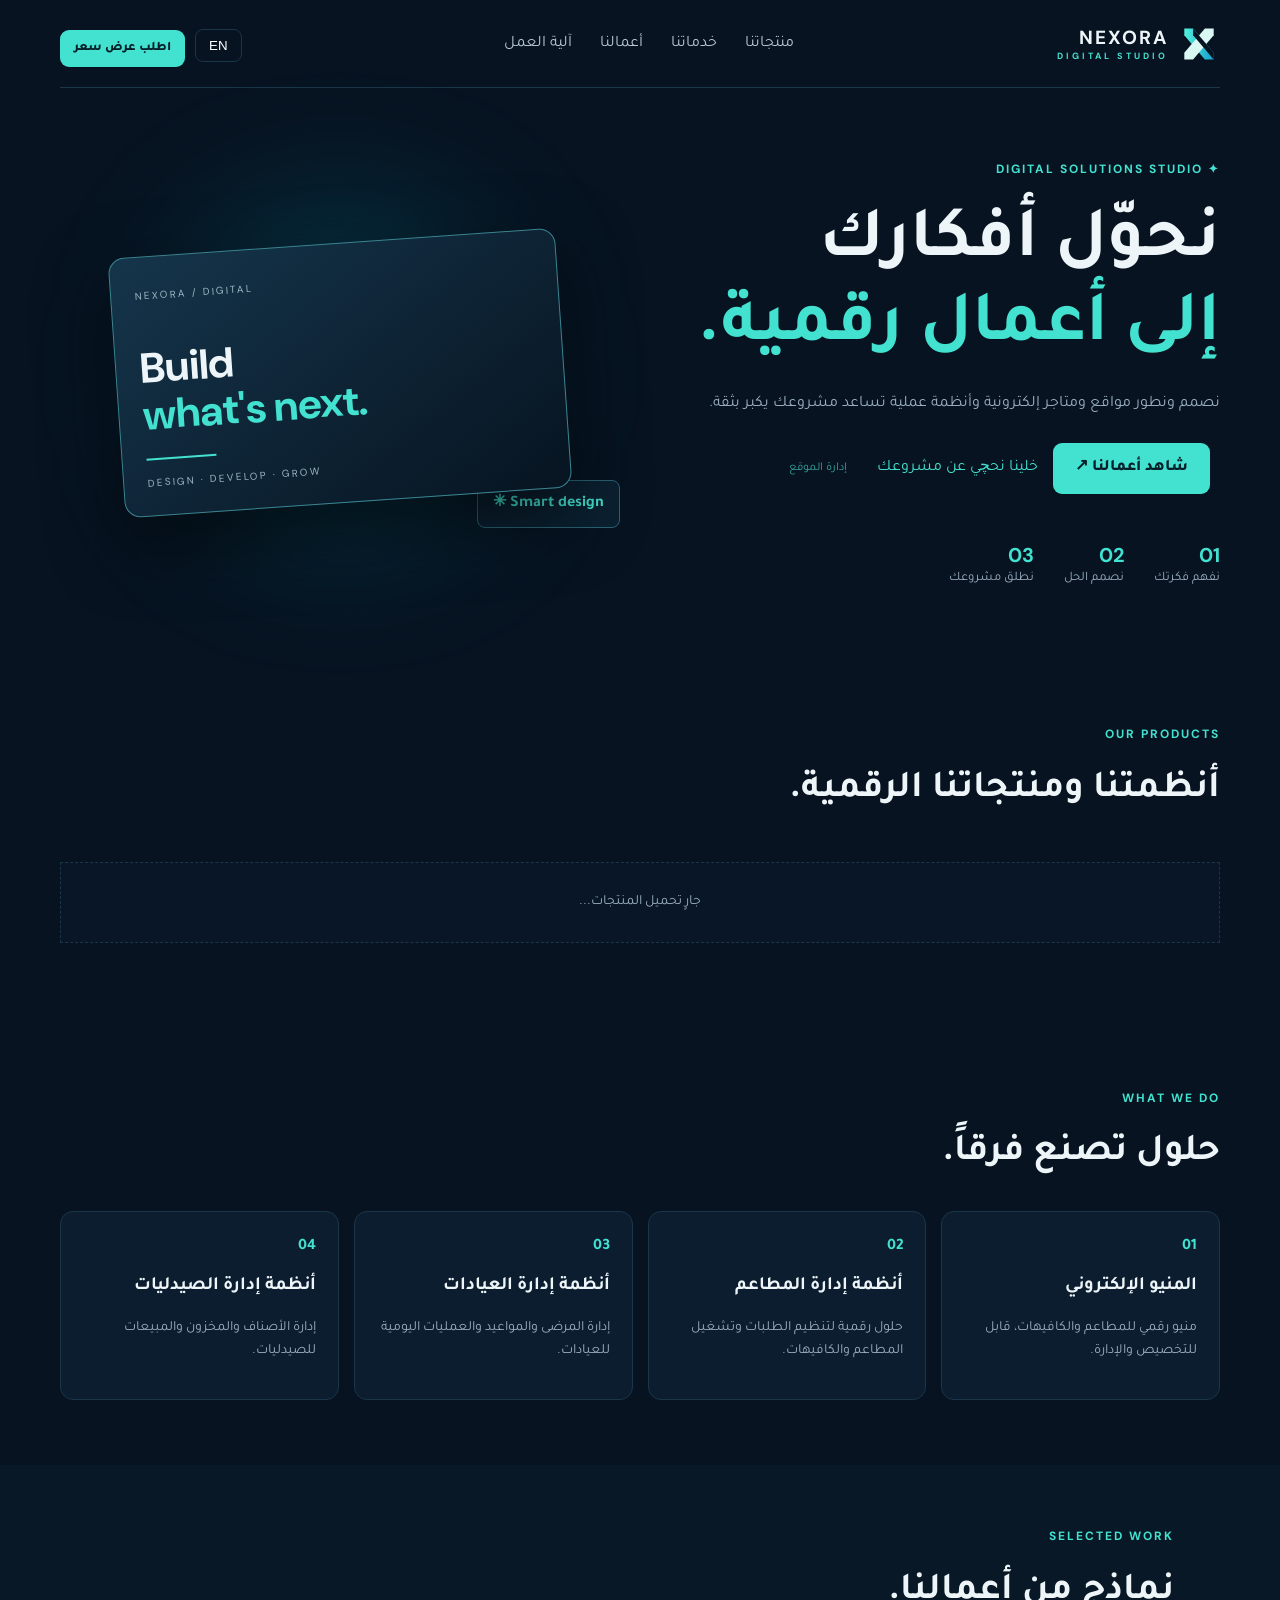
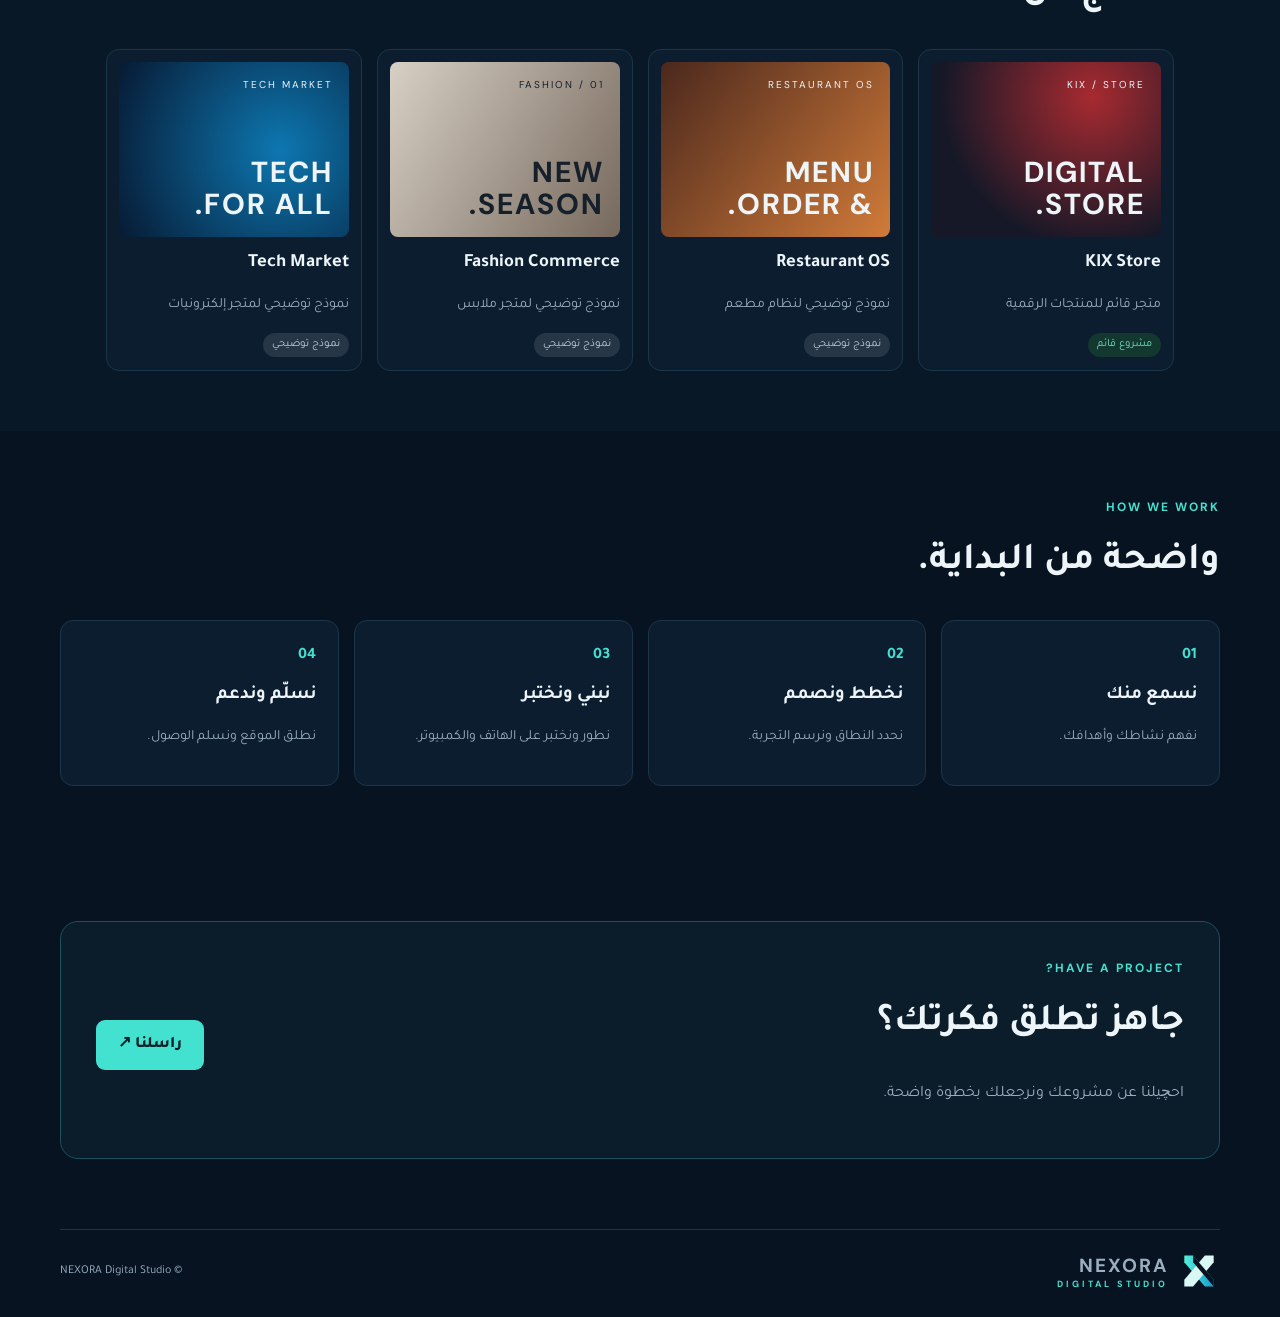
==== commit d8b04f41: "Align NEXORA website messaging with software products" ====
--- a/index.html
+++ b/index.html
@@ -1,9 +1,9 @@
 <!doctype html>
-<html lang="ar" dir="rtl"><head><meta charset="utf-8"><meta name="viewport" content="width=device-width,initial-scale=1"><meta name="theme-color" content="#071321"><meta name="description" content="NEXORA Digital Studio | مواقع ومتاجر إلكترونية وأنظمة أعمال"><title>NEXORA Digital Studio</title><link rel="icon" href="assets/logo.svg"><link rel="stylesheet" href="styles.css"></head><body>
+<html lang="ar" dir="rtl"><head><meta charset="utf-8"><meta name="viewport" content="width=device-width,initial-scale=1"><meta name="theme-color" content="#071321"><meta name="description" content="NEXORA Digital Studio | منتجات وأنظمة رقمية للمطاعم والعيادات والصيدليات"><title>NEXORA Digital Studio</title><link rel="icon" href="assets/logo.svg"><link rel="stylesheet" href="styles.css"></head><body>
 <header class="wrap nav"><a class="brand" href="#"><img src="assets/logo.svg"><span>NEXORA<small>DIGITAL STUDIO</small></span></a><nav><a href="#products" data-ar="منتجاتنا" data-en="Products">منتجاتنا</a><a href="#services" data-ar="خدماتنا" data-en="Services">خدماتنا</a><a href="#work" data-ar="أعمالنا" data-en="Portfolio">أعمالنا</a><a href="#process" data-ar="آلية العمل" data-en="Process">آلية العمل</a></nav><div><button id="lang">EN</button><a class="btn small" href="#contact" data-ar="اطلب عرض سعر" data-en="Get a quote">اطلب عرض سعر</a></div><button id="menu" class="menu">☰</button></header>
-<main><section class="hero wrap"><div><label>✦ DIGITAL SOLUTIONS STUDIO</label><h1 data-ar="نحوّل أفكارك<br><em>إلى أعمال رقمية.</em>" data-en="We turn ideas<br><em>into digital business.</em>">نحوّل أفكارك<br><em>إلى أعمال رقمية.</em></h1><p data-ar="نصمم ونطور مواقع ومتاجر إلكترونية وأنظمة عملية تساعد مشروعك يكبر بثقة." data-en="We design and build websites, online stores and practical systems that help your business grow.">نصمم ونطور مواقع ومتاجر إلكترونية وأنظمة عملية تساعد مشروعك يكبر بثقة.</p><a class="btn" href="#work" data-ar="شاهد أعمالنا ↗" data-en="Explore our work ↗">شاهد أعمالنا ↗</a><a class="link" href="#contact" data-ar="خلينا نحچي عن مشروعك" data-en="Let's discuss your project">خلينا نحچي عن مشروعك</a><a class="link" href="admin.html" style="font-size:12px;opacity:.7">إدارة الموقع</a><div class="stats"><span><b>01</b> نفهم فكرتك</span><span><b>02</b> نصمم الحل</span><span><b>03</b> نطلق مشروعك</span></div></div><div class="art"><div class="orb"></div><div class="screen"><small>NEXORA / DIGITAL</small><h2>Build<br><em>what's next.</em></h2><hr><span>DESIGN · DEVELOP · GROW</span></div><b class="tag">✳ Smart design</b></div></section>
+<main><section class="hero wrap"><div><label>✦ DIGITAL SOLUTIONS STUDIO</label><h1 data-ar="نحوّل أفكارك<br><em>إلى أعمال رقمية.</em>" data-en="We turn ideas<br><em>into digital business.</em>">نحوّل أفكارك<br><em>إلى أعمال رقمية.</em></h1><p data-ar="نطور منتجات وأنظمة رقمية عملية للمطاعم والكافيهات والعيادات والصيدليات، ونوفرها بالاشتراك أو البيع المباشر." data-en="We build practical digital products for restaurants, cafés, clinics and pharmacies, available through subscriptions or direct purchase.">نصمم ونطور مواقع ومتاجر إلكترونية وأنظمة عملية تساعد مشروعك يكبر بثقة.</p><a class="btn" href="#work" data-ar="شاهد أعمالنا ↗" data-en="Explore our work ↗">شاهد أعمالنا ↗</a><a class="link" href="#contact" data-ar="خلينا نحچي عن مشروعك" data-en="Let's discuss your project">خلينا نحچي عن مشروعك</a><a class="link" href="admin.html" style="font-size:12px;opacity:.7">إدارة الموقع</a><div class="stats"><span><b>01</b> نفهم فكرتك</span><span><b>02</b> نصمم الحل</span><span><b>03</b> نطلق مشروعك</span></div></div><div class="art"><div class="orb"></div><div class="screen"><small>NEXORA / DIGITAL</small><h2>Build<br><em>what's next.</em></h2><hr><span>DESIGN · DEVELOP · GROW</span></div><b class="tag">✳ Smart design</b></div></section>
 <section class="wrap section" id="products"><label>OUR PRODUCTS</label><h2 data-ar="أنظمتنا ومنتجاتنا الرقمية." data-en="Our digital products and systems.">أنظمتنا ومنتجاتنا الرقمية.</h2><div class="grid" id="productCatalog"><p class="empty-state">جارٍ تحميل المنتجات...</p></div></section>
-<section class="wrap section" id="services"><label>WHAT WE DO</label><h2 data-ar="حلول تصنع فرقاً." data-en="Digital, with purpose.">حلول تصنع فرقاً.</h2><div class="grid"><article><b>01</b><h3 data-ar="المتاجر الإلكترونية" data-en="E-commerce">المتاجر الإلكترونية</h3><p data-ar="منتجات، سلة، طلبات ولوحة إدارة." data-en="Products, carts, orders and admin dashboards.">منتجات، سلة، طلبات ولوحة إدارة.</p></article><article><b>02</b><h3 data-ar="مواقع الأعمال" data-en="Business websites">مواقع الأعمال</h3><p data-ar="مواقع احترافية تعرض خدماتك وتجذب العملاء." data-en="Professional websites that present your services.">مواقع احترافية تعرض خدماتك وتجذب العملاء.</p></article><article><b>03</b><h3 data-ar="أنظمة المطاعم" data-en="Restaurant systems">أنظمة المطاعم</h3><p data-ar="منيو رقمي، استقبال طلبات وكاشير." data-en="Digital menus, order flows and POS tools.">منيو رقمي، استقبال طلبات وكاشير.</p></article><article><b>04</b><h3 data-ar="حلول مخصصة" data-en="Custom solutions">حلول مخصصة</h3><p data-ar="ربط API وقواعد بيانات ولوحات تحكم." data-en="API integrations, databases and dashboards.">ربط API وقواعد بيانات ولوحات تحكم.</p></article></div></section>
+<section class="wrap section" id="services"><label>WHAT WE DO</label><h2 data-ar="حلول تصنع فرقاً." data-en="Digital, with purpose.">حلول تصنع فرقاً.</h2><div class="grid"><article><b>01</b><h3>المنيو الإلكتروني</h3><p>منيو رقمي للمطاعم والكافيهات، قابل للتخصيص والإدارة.</p></article><article><b>02</b><h3>أنظمة إدارة المطاعم</h3><p>حلول رقمية لتنظيم الطلبات وتشغيل المطاعم والكافيهات.</p></article><article><b>03</b><h3>أنظمة إدارة العيادات</h3><p>إدارة المرضى والمواعيد والعمليات اليومية للعيادات.</p></article><article><b>04</b><h3>أنظمة إدارة الصيدليات</h3><p>إدارة الأصناف والمخزون والمبيعات للصيدليات.</p></article></div></section>
 <section class="section work" id="work"><div class="wrap"><label>SELECTED WORK</label><h2 data-ar="نماذج من أعمالنا." data-en="Selected projects.">نماذج من أعمالنا.</h2><div class="grid projects"><article><div class="visual v1"><small>KIX / STORE</small><strong>DIGITAL<br>STORE.</strong></div><h3>KIX Store</h3><p data-ar="متجر قائم للمنتجات الرقمية" data-en="Live digital products store">متجر قائم للمنتجات الرقمية</p><i class="live" data-ar="مشروع قائم" data-en="Live project">مشروع قائم</i></article><article><div class="visual v2"><small>RESTAURANT OS</small><strong>MENU<br>& ORDER.</strong></div><h3>Restaurant OS</h3><p data-ar="نموذج توضيحي لنظام مطعم" data-en="Restaurant system concept">نموذج توضيحي لنظام مطعم</p><i data-ar="نموذج توضيحي" data-en="Concept demo">نموذج توضيحي</i></article><article><div class="visual v3"><small>FASHION / 01</small><strong>NEW<br>SEASON.</strong></div><h3>Fashion Commerce</h3><p data-ar="نموذج توضيحي لمتجر ملابس" data-en="Fashion store concept">نموذج توضيحي لمتجر ملابس</p><i data-ar="نموذج توضيحي" data-en="Concept demo">نموذج توضيحي</i></article><article><div class="visual v4"><small>TECH MARKET</small><strong>TECH<br>FOR ALL.</strong></div><h3>Tech Market</h3><p data-ar="نموذج توضيحي لمتجر إلكترونيات" data-en="Electronics store concept">نموذج توضيحي لمتجر إلكترونيات</p><i data-ar="نموذج توضيحي" data-en="Concept demo">نموذج توضيحي</i></article></div></div></section>
 <section class="wrap section" id="process"><label>HOW WE WORK</label><h2 data-ar="واضحة من البداية." data-en="A clear process.">واضحة من البداية.</h2><div class="grid steps"><article><b>01</b><h3 data-ar="نسمع منك" data-en="Discover">نسمع منك</h3><p data-ar="نفهم نشاطك وأهدافك." data-en="We learn your business and goals.">نفهم نشاطك وأهدافك.</p></article><article><b>02</b><h3 data-ar="نخطط ونصمم" data-en="Plan & design">نخطط ونصمم</h3><p data-ar="نحدد النطاق ونرسم التجربة." data-en="We define scope and shape the experience.">نحدد النطاق ونرسم التجربة.</p></article><article><b>03</b><h3 data-ar="نبني ونختبر" data-en="Build & test">نبني ونختبر</h3><p data-ar="نطور ونختبر على الهاتف والكمبيوتر." data-en="We build and test across devices.">نطور ونختبر على الهاتف والكمبيوتر.</p></article><article><b>04</b><h3 data-ar="نسلّم وندعم" data-en="Launch & support">نسلّم وندعم</h3><p data-ar="نطلق الموقع ونسلم الوصول." data-en="We launch and hand over access.">نطلق الموقع ونسلم الوصول.</p></article></div></section>
 <section class="wrap contact" id="contact"><div><label>HAVE A PROJECT?</label><h2 data-ar="جاهز تطلق فكرتك؟" data-en="Ready to build what's next?">جاهز تطلق فكرتك؟</h2><p data-ar="احچيلنا عن مشروعك ونرجعلك بخطوة واضحة." data-en="Tell us about your project and we'll respond with a clear next step.">احچيلنا عن مشروعك ونرجعلك بخطوة واضحة.</p></div><a class="btn" href="mailto:hello@nexora.studio?subject=Project%20inquiry" data-ar="راسلنا ↗" data-en="Contact us ↗">راسلنا ↗</a></section></main><footer class="wrap"><a class="brand" href="#"><img src="assets/logo.svg"><span>NEXORA<small>DIGITAL STUDIO</small></span></a><span>© <span id="year"></span> NEXORA Digital Studio</span></footer><script type="module" src="script.js"></script></body></html>
